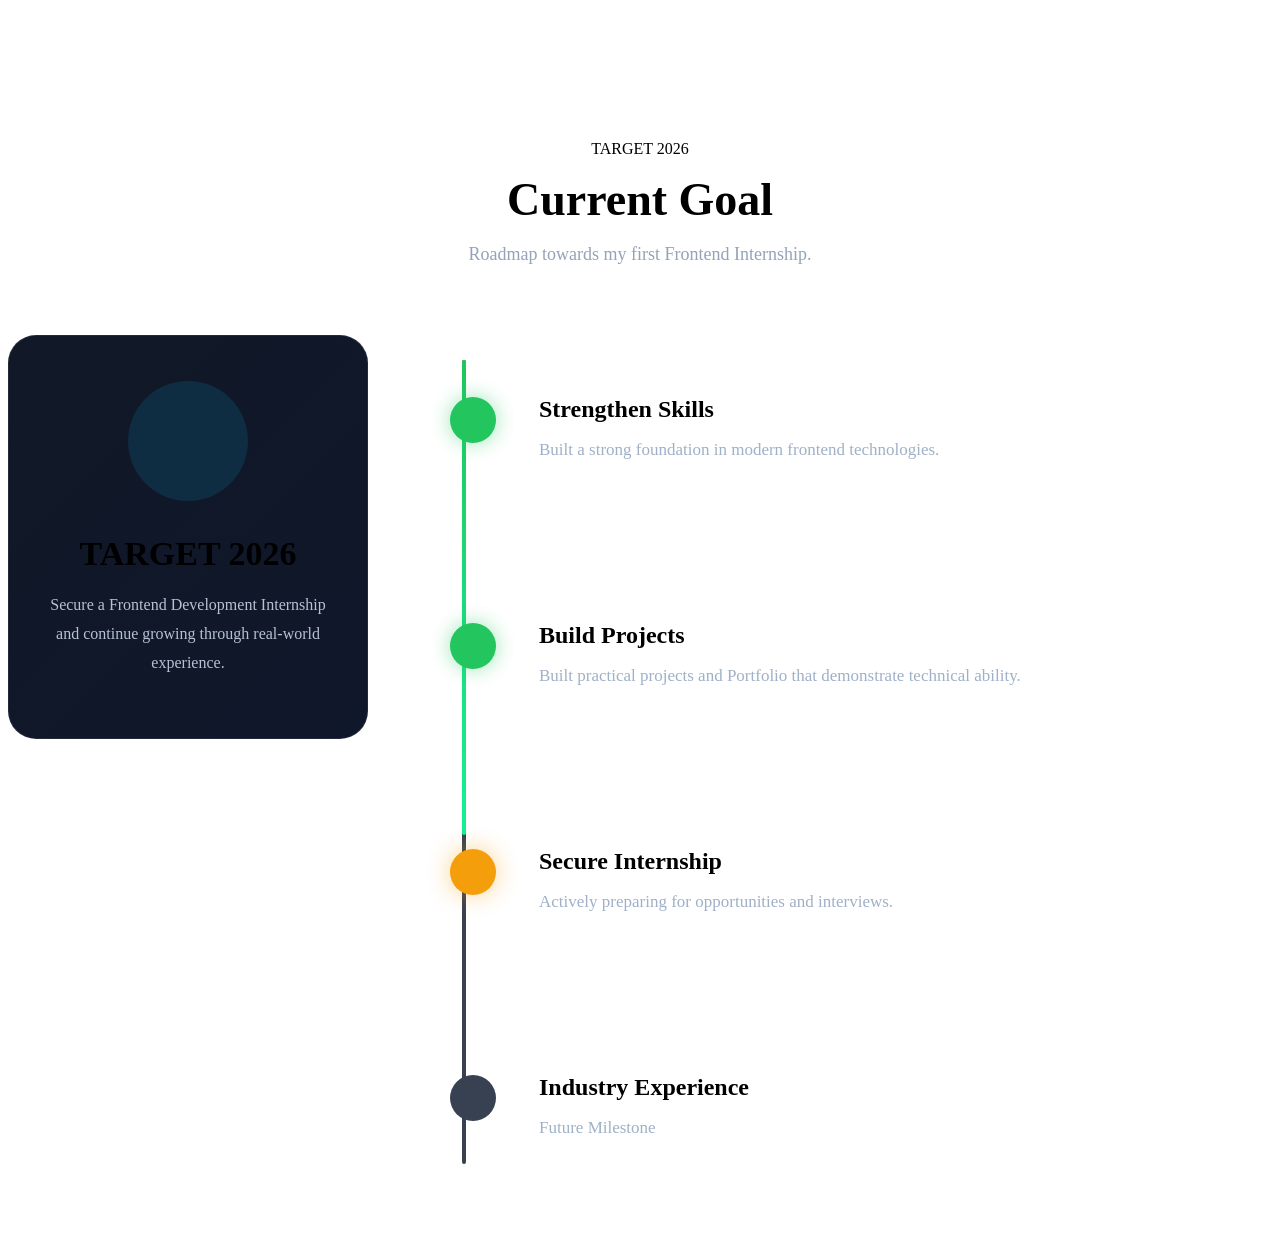
==== aoi.html @ f6f29752 "added about sectionv2" ====
<!DOCTYPE html>
<html lang="en">
<head>
    <meta charset="UTF-8">
    <meta name="viewport" content="width=device-width, initial-scale=1.0">
    <title>Document</title>
    <link rel="stylesheet" href="aoi.css">
</head>
<body>
<!--=========================================
            CURRENT GOAL
==========================================-->

<section class="goal-section">

    <div class="goal-heading">

        <span class="section-tag">TARGET 2026</span>

        <h2>Current Goal</h2>

        <p>Roadmap towards my first Frontend Internship.</p>

    </div>

    <div class="goal-container">

        <!-- LEFT -->

        <div class="goal-left">

            <div class="target-box">

                <div class="target-icon">

                    <i class="fa-solid fa-bullseye"></i>

                </div>

                <h3>TARGET 2026</h3>

                <p>Secure a Frontend Development Internship and continue growing through real-world experience.</p>

            </div>

        </div>

        <!-- RIGHT -->

        <div class="goal-right">

            <div class="goal-timeline">

                <!-- Step 1 -->

                <div class="goal-step completed">

                    <div class="goal-dot">

                        <i class="fa-solid fa-check"></i>

                    </div>

                    <div class="goal-card">

                        <h4>Strengthen Skills</h4>

                        <p>Built a strong foundation in modern frontend technologies.</p>

                    </div>

                </div>

                <!-- Step 2 -->

                <div class="goal-step completed">

                    <div class="goal-dot">

                        <i class="fa-solid fa-check"></i>

                    </div>

                    <div class="goal-card">

                        <h4>Build Projects</h4>

                        <p>Built practical projects and Portfolio that demonstrate technical ability.</p>

                    </div>

                </div>

                <!-- Step 3 -->

                <div class="goal-step active">

                    <div class="goal-dot">

                        <i class="fa-solid fa-briefcase"></i>

                    </div>

                    <div class="goal-card">

                        <h4>Secure Internship</h4>

                        <p>Actively preparing for opportunities and interviews.</p>

                    </div>

                </div>

                <!-- Step 4 -->

                <div class="goal-step">

                    <div class="goal-dot">

                        <i class="fa-regular fa-circle"></i>

                    </div>

                    <div class="goal-card">

                        <h4>Industry Experience</h4>

                        <p>Future Milestone</p>

                    </div>

                </div>

            </div>

        </div>

    </div>

</section>
</body>
</html>
---- aoi.css ----
/*==================================================
CURRENT GOAL
==================================================*/

.goal-section{

    margin-top:140px;

}

.goal-heading{

    text-align:center;

    margin-bottom:70px;

}

.goal-heading h2{

    font-size:46px;

    margin:15px 0;

}

.goal-heading p{

    color:#94a3b8;

    font-size:18px;

}

/*==================================================
LAYOUT
==================================================*/

.goal-container{

    display:grid;

    grid-template-columns:360px 1fr;

    gap:70px;

    align-items:flex-start;

}

/*==================================================
TARGET CARD
==================================================*/

.target-box{

    position:sticky;

    top:120px;

    background:linear-gradient(135deg,#111827,#0f172a);

    border:1px solid rgba(255,255,255,.08);

    border-radius:28px;

    padding:45px 35px;

    text-align:center;

    transition:.4s;

}

.target-box:hover{

    transform:translateY(-8px);

    border-color:#00C6FF;

    box-shadow:0 25px 60px rgba(0,198,255,.18);

}

.target-icon{

    width:120px;

    height:120px;

    margin:auto;

    border-radius:50%;

    display:flex;

    justify-content:center;

    align-items:center;

    font-size:58px;

    color:#00C6FF;

    background:rgba(0,198,255,.12);

    margin-bottom:30px;

    animation:targetPulse 2s infinite;

}

.target-box h3{

    font-size:34px;

    margin-bottom:18px;

}

.target-box p{

    color:#b6c2d3;

    line-height:1.8;

}

/*==================================================
TIMELINE
==================================================*/

.goal-timeline{

    position:relative;

    padding-left:70px;

}

.goal-timeline::before{

    content:"";

    position:absolute;

    left:24px;

    top:25px;

    width:4px;

    height:calc(100% - 45px);

    background:#374151;

    border-radius:30px;

}

/* GREEN PROGRESS */

.goal-timeline::after{

    content:"";

    position:absolute;

    left:24px;

    top:25px;

    width:4px;

    height:56%;

    border-radius:30px;

    background:linear-gradient(#22c55e,#14F195);

    animation:progressGrow 2s ease;

}

/*==================================================
STEP
==================================================*/

.goal-step{

    position:relative;

    display:flex;

    align-items:center;

    gap:28px;

    margin-bottom:55px;

}

.goal-dot{

    position:absolute;

    left:-58px;

    width:46px;

    height:46px;

    border-radius:50%;

    display:flex;

    justify-content:center;

    align-items:center;

    font-size:18px;

    z-index:2;

}

/*==================================================
STATUS
==================================================*/

.completed .goal-dot{

    background:#22c55e;

    color:#fff;

    box-shadow:0 0 20px rgba(34,197,94,.45);

}

.active .goal-dot{

    background:#f59e0b;

    color:#fff;

    animation:pulse 1.8s infinite;

    box-shadow:0 0 25px rgba(245,158,11,.45);

}

.goal-step:not(.completed):not(.active) .goal-dot{

    background:#374151;

    color:#d1d5db;

}

/*==================================================
CARD
==================================================*/

.goal-card{

    flex:1;

    padding:28px 30px;

    border-radius:22px;

    background:rgba(255,255,255,.05);

    border:1px solid rgba(255,255,255,.08);

    backdrop-filter:blur(20px);

    transition:.35s;

}

.goal-card:hover{

    transform:translateX(12px);

    border-color:#00C6FF;

    box-shadow:0 20px 45px rgba(0,198,255,.15);

}

.goal-card h4{

    font-size:24px;

    margin-bottom:8px;

}

.goal-card p{

    color:#9fb0c7;

    font-size:17px;

}

/*==================================================
ANIMATIONS
==================================================*/

@keyframes targetPulse{

    0%{

        transform:scale(1);

        box-shadow:0 0 0 rgba(0,198,255,.45);

    }

    50%{

        transform:scale(1.08);

        box-shadow:0 0 40px rgba(0,198,255,.35);

    }

    100%{

        transform:scale(1);

        box-shadow:0 0 0 rgba(0,198,255,.45);

    }

}

@keyframes progressGrow{

    from{

        height:0;

    }

    to{

        height:56%;

    }

}

@keyframes pulse{

    0%{

        transform:scale(1);

    }

    50%{

        transform:scale(1.12);

    }

    100%{

        transform:scale(1);

    }

}

/*==================================================
LIGHT MODE
==================================================*/

body.light-mode .target-box{

    background:#ffffff;

    border:1px solid #dbe4ef;

    box-shadow:0 15px 35px rgba(15,23,42,.08);

}

body.light-mode .goal-card{

    background:#ffffff;

    border:1px solid #dbe4ef;

}

body.light-mode .goal-card h4{

    color:#111827;

}

body.light-mode .goal-card p{

    color:#64748b;

}

body.light-mode .goal-timeline::before{

    background:#d1d5db;

}

/*==================================================
RESPONSIVE
==================================================*/

@media(max-width:992px){

    .goal-container{

        grid-template-columns:1fr;

    }

    .target-box{

        position:relative;

        top:0;

    }

}

@media(max-width:768px){

    .goal-heading h2{

        font-size:36px;

    }

    .goal-card{

        padding:22px;

    }

    .goal-card h4{

        font-size:20px;

    }

}
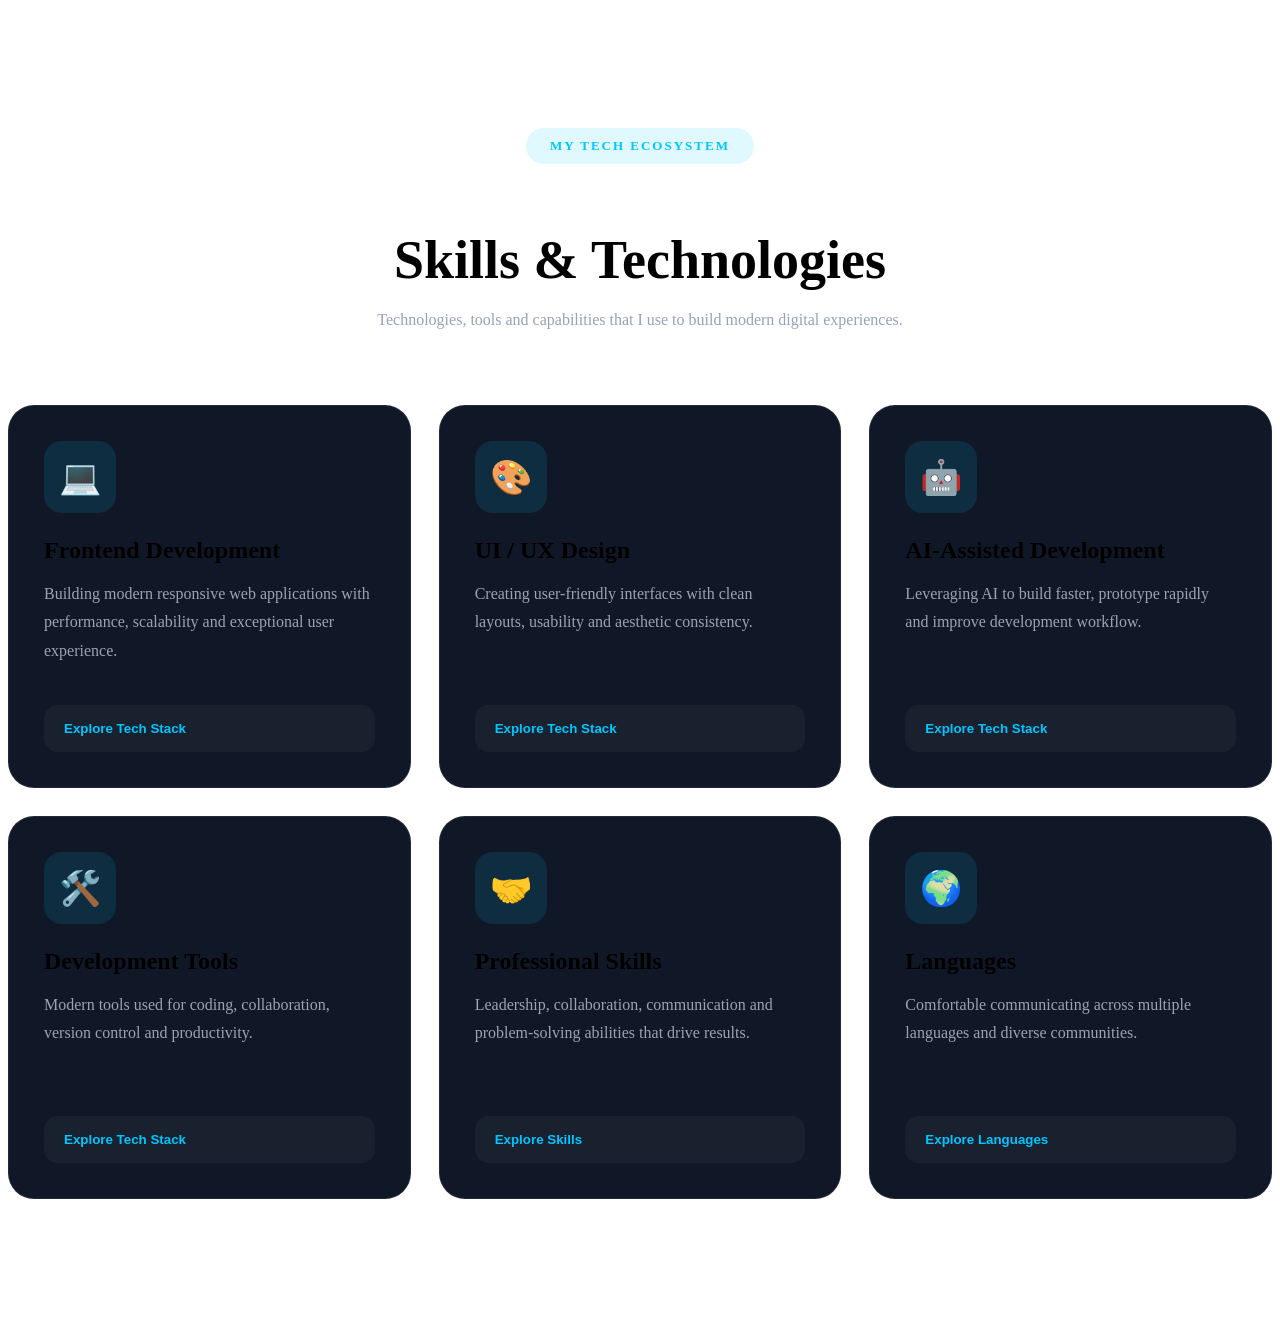
==== commit 16e8eb41: "Added Skills Section" ====
--- a/aoi.html
+++ b/aoi.html
@@ -7,137 +7,221 @@
     <link rel="stylesheet" href="aoi.css">
 </head>
 <body>
-<!--=========================================
-            CURRENT GOAL
-==========================================-->
-
-<section class="goal-section">
-
-    <div class="goal-heading">
-
-        <span class="section-tag">TARGET 2026</span>
-
-        <h2>Current Goal</h2>
-
-        <p>Roadmap towards my first Frontend Internship.</p>
+<!-- =========================================
+                SKILLS SECTION
+========================================== -->
+<!-- ==========================================
+                SKILLS SECTION
+=========================================== -->
+
+<section class="skills-section" id="skills">
+
+    <div class="skills-heading">
+
+        <span>MY TECH ECOSYSTEM</span>
+
+        <h2>Skills & Technologies</h2>
+
+        <p>
+            Technologies, tools and capabilities that I use to build modern digital experiences.
+        </p>
 
     </div>
 
-    <div class="goal-container">
-
-        <!-- LEFT -->
-
-        <div class="goal-left">
-
-            <div class="target-box">
-
-                <div class="target-icon">
-
-                    <i class="fa-solid fa-bullseye"></i>
-
-                </div>
-
-                <h3>TARGET 2026</h3>
-
-                <p>Secure a Frontend Development Internship and continue growing through real-world experience.</p>
-
+    <div class="skills-grid">
+
+        <!-- ================= FRONTEND ================= -->
+
+        <div class="skill-card"
+            data-title="Frontend Development"
+            data-icon="💻"
+            data-description="Building modern, responsive and scalable web applications with a strong focus on performance and user experience."
+            data-skills="HTML5,CSS3,JavaScript (ES6+),React.js,Tailwind CSS,Responsive Web Design">
+
+            <div class="skill-icon">💻</div>
+
+            <h3>Frontend Development</h3>
+
+            <p>
+                Building modern responsive web applications with performance,
+                scalability and exceptional user experience.
+            </p>
+
+            <button class="explore-btn">
+                Explore Tech Stack
+                <i class="fa-solid fa-arrow-right"></i>
+            </button>
+
+        </div>
+
+        <!-- ================= UI UX ================= -->
+
+        <div class="skill-card"
+            data-title="UI / UX Design"
+            data-icon="🎨"
+            data-description="Designing intuitive and visually engaging digital experiences."
+            data-skills="Figma,Wireframing,Prototyping,Design Systems,UI Design,UX Design">
+
+            <div class="skill-icon">🎨</div>
+
+            <h3>UI / UX Design</h3>
+
+            <p>
+                Creating user-friendly interfaces with clean layouts,
+                usability and aesthetic consistency.
+            </p>
+
+            <button class="explore-btn">
+                Explore Tech Stack
+                <i class="fa-solid fa-arrow-right"></i>
+            </button>
+
+        </div>
+
+        <!-- ================= AI ================= -->
+
+        <div class="skill-card"
+            data-title="AI-Assisted Development"
+            data-icon="🤖"
+            data-description="Using AI tools to accelerate software development and productivity."
+            data-skills="Vibe Coding,Prompt Crafting,AI-Assisted Development Workflow,Rapid Prototyping with AI Tools">
+
+            <div class="skill-icon">🤖</div>
+
+            <h3>AI-Assisted Development</h3>
+
+            <p>
+                Leveraging AI to build faster, prototype rapidly
+                and improve development workflow.
+            </p>
+
+            <button class="explore-btn">
+                Explore Tech Stack
+                <i class="fa-solid fa-arrow-right"></i>
+            </button>
+
+        </div>
+
+        <!-- ================= TOOLS ================= -->
+
+        <div class="skill-card"
+            data-title="Development Tools"
+            data-icon="🛠️"
+            data-description="Tools that support efficient software development."
+            data-skills="Git,GitHub,Visual Studio Code,Canva">
+
+            <div class="skill-icon">🛠️</div>
+
+            <h3>Development Tools</h3>
+
+            <p>
+                Modern tools used for coding, collaboration,
+                version control and productivity.
+            </p>
+
+            <button class="explore-btn">
+                Explore Tech Stack
+                <i class="fa-solid fa-arrow-right"></i>
+            </button>
+
+        </div>
+
+        <!-- ================= SOFT SKILLS ================= -->
+
+        <div class="skill-card"
+            data-title="Professional Skills"
+            data-icon="🤝"
+            data-description="Skills that help me work effectively with teams and projects."
+            data-skills="Leadership,Communication,Problem Solving,Critical Thinking,Teamwork,Adaptability,Time Management,Continuous Learning">
+
+            <div class="skill-icon">🤝</div>
+
+            <h3>Professional Skills</h3>
+
+            <p>
+                Leadership, collaboration, communication and
+                problem-solving abilities that drive results.
+            </p>
+
+            <button class="explore-btn">
+                Explore Skills
+                <i class="fa-solid fa-arrow-right"></i>
+            </button>
+
+        </div>
+
+        <!-- ================= LANGUAGES ================= -->
+
+        <div class="skill-card"
+            data-title="Languages"
+            data-icon="🌍"
+            data-description="Languages I use to communicate with people from diverse backgrounds."
+            data-skills="English,Kannada,Telugu,Tamil,Hindi,Marathi">
+
+            <div class="skill-icon">🌍</div>
+
+            <h3>Languages</h3>
+
+            <p>
+                Comfortable communicating across multiple
+                languages and diverse communities.
+            </p>
+
+            <button class="explore-btn">
+                Explore Languages
+                <i class="fa-solid fa-arrow-right"></i>
+            </button>
+
+        </div>
+
+    </div>
+
+</section>
+
+<!-- ==========================================
+            SKILL MODAL
+=========================================== -->
+
+<div class="skill-modal-overlay">
+
+    <div class="skill-modal">
+
+        <button class="close-modal">
+
+            <i class="fa-solid fa-xmark"></i>
+
+        </button>
+
+        <div class="modal-header">
+
+            <div class="modal-icon" id="modalIcon">
+                💻
             </div>
 
-        </div>
-
-        <!-- RIGHT -->
-
-        <div class="goal-right">
-
-            <div class="goal-timeline">
-
-                <!-- Step 1 -->
-
-                <div class="goal-step completed">
-
-                    <div class="goal-dot">
-
-                        <i class="fa-solid fa-check"></i>
-
-                    </div>
-
-                    <div class="goal-card">
-
-                        <h4>Strengthen Skills</h4>
-
-                        <p>Built a strong foundation in modern frontend technologies.</p>
-
-                    </div>
-
-                </div>
-
-                <!-- Step 2 -->
-
-                <div class="goal-step completed">
-
-                    <div class="goal-dot">
-
-                        <i class="fa-solid fa-check"></i>
-
-                    </div>
-
-                    <div class="goal-card">
-
-                        <h4>Build Projects</h4>
-
-                        <p>Built practical projects and Portfolio that demonstrate technical ability.</p>
-
-                    </div>
-
-                </div>
-
-                <!-- Step 3 -->
-
-                <div class="goal-step active">
-
-                    <div class="goal-dot">
-
-                        <i class="fa-solid fa-briefcase"></i>
-
-                    </div>
-
-                    <div class="goal-card">
-
-                        <h4>Secure Internship</h4>
-
-                        <p>Actively preparing for opportunities and interviews.</p>
-
-                    </div>
-
-                </div>
-
-                <!-- Step 4 -->
-
-                <div class="goal-step">
-
-                    <div class="goal-dot">
-
-                        <i class="fa-regular fa-circle"></i>
-
-                    </div>
-
-                    <div class="goal-card">
-
-                        <h4>Industry Experience</h4>
-
-                        <p>Future Milestone</p>
-
-                    </div>
-
-                </div>
+            <div>
+
+                <h2 id="modalTitle">
+                    Frontend Development
+                </h2>
+
+                <p id="modalDescription">
+                    Building modern responsive web applications.
+                </p>
 
             </div>
 
         </div>
 
+        <div id="modalSkills" class="modal-skills">
+
+            <!-- Filled automatically using JavaScript -->
+
+        </div>
+
     </div>
 
-</section>
+</div>
+<script src="aoi.js"></script>
 </body>
 </html>
 
--- a/aoi.css
+++ b/aoi.css
@@ -1,461 +1,542 @@
 /*==================================================
-CURRENT GOAL
-==================================================*/
-
-.goal-section{
-
-    margin-top:140px;
-
-}
-
-.goal-heading{
-
+                SKILLS SECTION
+==================================================*/
+
+.skills-section{
+    padding:120px 0;
+    position:relative;
+}
+
+.skills-heading{
     text-align:center;
-
     margin-bottom:70px;
-
-}
-
-.goal-heading h2{
-
-    font-size:46px;
-
-    margin:15px 0;
-
-}
-
-.goal-heading p{
-
-    color:#94a3b8;
+}
+
+.skills-heading span{
+    display:inline-block;
+    padding:10px 24px;
+    background:rgba(0,198,255,.12);
+    color:#00C6FF;
+    border-radius:40px;
+    font-size:13px;
+    font-weight:700;
+    letter-spacing:2px;
+    text-transform:uppercase;
+    margin-bottom:20px;
+}
+
+.skills-heading h2{
+    font-size:54px;
+    margin-bottom:15px;
+}
+
+.skills-heading p{
+    max-width:700px;
+    margin:auto;
+    color:#94A3B8;
+    line-height:1.8;
+}
+
+/*==================================================
+                GRID
+==================================================*/
+
+.skills-grid{
+
+    display:grid;
+
+    grid-template-columns:repeat(3,1fr);
+
+    gap:28px;
+
+}
+
+/*==================================================
+                CARD
+==================================================*/
+
+.skill-card{
+
+    position:relative;
+
+    padding:35px;
+
+    border-radius:26px;
+
+    background:#101827;
+
+    border:1px solid rgba(255,255,255,.08);
+
+    overflow:hidden;
+
+    transition:.4s;
+
+    cursor:pointer;
+
+}
+
+.skill-card:hover{
+
+    transform:translateY(-10px);
+
+    border-color:#00C6FF;
+
+    box-shadow:0 25px 55px rgba(0,198,255,.18);
+
+}
+
+/*==================================================
+                GLOW
+==================================================*/
+
+.skill-card::before{
+
+    content:"";
+
+    position:absolute;
+
+    width:260px;
+
+    height:260px;
+
+    right:-140px;
+
+    top:-140px;
+
+    border-radius:50%;
+
+    background:rgba(0,198,255,.08);
+
+    filter:blur(60px);
+
+    opacity:0;
+
+    transition:.5s;
+
+}
+
+.skill-card:hover::before{
+
+    opacity:1;
+
+    transform:scale(1.5);
+
+}
+
+/*==================================================
+                ICON
+==================================================*/
+
+.skill-icon{
+
+    width:72px;
+
+    height:72px;
+
+    border-radius:18px;
+
+    display:flex;
+
+    align-items:center;
+
+    justify-content:center;
+
+    font-size:34px;
+
+    background:rgba(0,198,255,.12);
+
+    margin-bottom:22px;
+
+    transition:.4s;
+
+}
+
+.skill-card:hover .skill-icon{
+
+    background:#00C6FF;
+
+    transform:rotate(-8deg) scale(1.08);
+
+}
+
+/*==================================================
+                TEXT
+==================================================*/
+
+.skill-card h3{
+
+    font-size:24px;
+
+    margin-bottom:12px;
+
+    transition:.3s;
+
+}
+
+.skill-card:hover h3{
+
+    color:#00C6FF;
+
+}
+
+.skill-card p{
+
+    color:#9CA3AF;
+
+    line-height:1.8;
+
+    margin-bottom:35px;
+
+    min-height:90px;
+
+}
+
+/*==================================================
+            BUTTON
+==================================================*/
+
+.explore-btn{
+
+    display:flex;
+
+    align-items:center;
+
+    justify-content:space-between;
+
+    width:100%;
+
+    padding:16px 20px;
+
+    border:none;
+
+    border-radius:14px;
+
+    background:rgba(255,255,255,.04);
+
+    color:#00C6FF;
+
+    cursor:pointer;
+
+    font-weight:600;
+
+    transition:.35s;
+
+}
+
+.explore-btn:hover{
+
+    background:#00C6FF;
+
+    color:#fff;
+
+}
+
+.explore-btn i{
+
+    transition:.35s;
+
+}
+
+.explore-btn:hover i{
+
+    transform:translateX(8px);
+
+}
+
+/*==================================================
+            MODAL OVERLAY
+==================================================*/
+
+.skill-modal-overlay{
+
+    position:fixed;
+
+    inset:0;
+
+    background:rgba(0,0,0,.55);
+
+    backdrop-filter:blur(14px);
+
+    display:flex;
+
+    align-items:center;
+
+    justify-content:center;
+
+    opacity:0;
+
+    visibility:hidden;
+
+    transition:.35s;
+
+    z-index:9999;
+
+}
+
+.skill-modal-overlay.active{
+
+    opacity:1;
+
+    visibility:visible;
+
+}
+/*==================================================
+                MODAL
+==================================================*/
+
+.skill-modal{
+
+    width:650px;
+
+    max-width:92%;
+
+    background:rgba(15,23,42,.95);
+
+    backdrop-filter:blur(30px);
+
+    border:1px solid rgba(255,255,255,.08);
+
+    border-radius:30px;
+
+    padding:45px;
+
+    position:relative;
+
+    transform:scale(.8) translateY(40px);
+
+    transition:.4s;
+
+    box-shadow:0 35px 90px rgba(0,0,0,.45);
+
+}
+
+.skill-modal-overlay.active .skill-modal{
+
+    transform:scale(1) translateY(0);
+
+}
+
+/*======================================*/
+
+.close-modal{
+
+    position:absolute;
+
+    top:22px;
+
+    right:22px;
+
+    width:46px;
+
+    height:46px;
+
+    border:none;
+
+    border-radius:50%;
+
+    background:rgba(255,255,255,.05);
+
+    color:#fff;
+
+    cursor:pointer;
 
     font-size:18px;
 
-}
-
-/*==================================================
-LAYOUT
-==================================================*/
-
-.goal-container{
-
-    display:grid;
-
-    grid-template-columns:360px 1fr;
-
-    gap:70px;
-
-    align-items:flex-start;
-
-}
-
-/*==================================================
-TARGET CARD
-==================================================*/
-
-.target-box{
-
-    position:sticky;
-
-    top:120px;
-
-    background:linear-gradient(135deg,#111827,#0f172a);
+    transition:.35s;
+
+}
+
+.close-modal:hover{
+
+    background:#00C6FF;
+
+    transform:rotate(90deg);
+
+}
+
+/*======================================*/
+
+.modal-header{
+
+    display:flex;
+
+    align-items:center;
+
+    gap:25px;
+
+    margin-bottom:40px;
+
+}
+
+.modal-icon{
+
+    width:90px;
+
+    height:90px;
+
+    border-radius:22px;
+
+    display:flex;
+
+    align-items:center;
+
+    justify-content:center;
+
+    font-size:45px;
+
+    background:rgba(0,198,255,.12);
+
+    color:#fff;
+
+}
+
+/*======================================*/
+
+#modalTitle{
+
+    font-size:36px;
+
+    margin-bottom:12px;
+
+}
+
+#modalDescription{
+
+    color:#9CA3AF;
+
+    line-height:1.8;
+
+}
+
+/*======================================*/
+
+.modal-skills{
+
+    display:flex;
+
+    flex-wrap:wrap;
+
+    gap:18px;
+
+}
+
+/*======================================*/
+
+.modal-skills span{
+
+    padding:14px 22px;
+
+    border-radius:50px;
+
+    background:rgba(255,255,255,.05);
 
     border:1px solid rgba(255,255,255,.08);
 
-    border-radius:28px;
-
-    padding:45px 35px;
-
-    text-align:center;
-
-    transition:.4s;
-
-}
-
-.target-box:hover{
-
-    transform:translateY(-8px);
-
-    border-color:#00C6FF;
-
-    box-shadow:0 25px 60px rgba(0,198,255,.18);
-
-}
-
-.target-icon{
-
-    width:120px;
-
-    height:120px;
-
-    margin:auto;
-
-    border-radius:50%;
-
-    display:flex;
-
-    justify-content:center;
-
-    align-items:center;
-
-    font-size:58px;
-
-    color:#00C6FF;
-
-    background:rgba(0,198,255,.12);
-
-    margin-bottom:30px;
-
-    animation:targetPulse 2s infinite;
-
-}
-
-.target-box h3{
-
-    font-size:34px;
-
-    margin-bottom:18px;
-
-}
-
-.target-box p{
-
-    color:#b6c2d3;
-
-    line-height:1.8;
-
-}
-
-/*==================================================
-TIMELINE
-==================================================*/
-
-.goal-timeline{
-
-    position:relative;
-
-    padding-left:70px;
-
-}
-
-.goal-timeline::before{
-
-    content:"";
-
-    position:absolute;
-
-    left:24px;
-
-    top:25px;
-
-    width:4px;
-
-    height:calc(100% - 45px);
-
-    background:#374151;
-
-    border-radius:30px;
-
-}
-
-/* GREEN PROGRESS */
-
-.goal-timeline::after{
-
-    content:"";
-
-    position:absolute;
-
-    left:24px;
-
-    top:25px;
-
-    width:4px;
-
-    height:56%;
-
-    border-radius:30px;
-
-    background:linear-gradient(#22c55e,#14F195);
-
-    animation:progressGrow 2s ease;
-
-}
-
-/*==================================================
-STEP
-==================================================*/
-
-.goal-step{
-
-    position:relative;
-
-    display:flex;
-
-    align-items:center;
-
-    gap:28px;
-
-    margin-bottom:55px;
-
-}
-
-.goal-dot{
-
-    position:absolute;
-
-    left:-58px;
-
-    width:46px;
-
-    height:46px;
-
-    border-radius:50%;
-
-    display:flex;
-
-    justify-content:center;
-
-    align-items:center;
-
-    font-size:18px;
-
-    z-index:2;
-
-}
-
-/*==================================================
-STATUS
-==================================================*/
-
-.completed .goal-dot{
-
-    background:#22c55e;
-
     color:#fff;
 
-    box-shadow:0 0 20px rgba(34,197,94,.45);
-
-}
-
-.active .goal-dot{
-
-    background:#f59e0b;
-
-    color:#fff;
-
-    animation:pulse 1.8s infinite;
-
-    box-shadow:0 0 25px rgba(245,158,11,.45);
-
-}
-
-.goal-step:not(.completed):not(.active) .goal-dot{
-
-    background:#374151;
-
-    color:#d1d5db;
-
-}
-
-/*==================================================
-CARD
-==================================================*/
-
-.goal-card{
-
-    flex:1;
-
-    padding:28px 30px;
-
-    border-radius:22px;
-
-    background:rgba(255,255,255,.05);
-
-    border:1px solid rgba(255,255,255,.08);
-
-    backdrop-filter:blur(20px);
+    font-weight:600;
+
+    cursor:pointer;
+
+    transform:translateY(20px);
+
+    opacity:0;
+
+    animation:chipAppear .45s forwards;
 
     transition:.35s;
 
 }
 
-.goal-card:hover{
-
-    transform:translateX(12px);
-
-    border-color:#00C6FF;
-
-    box-shadow:0 20px 45px rgba(0,198,255,.15);
-
-}
-
-.goal-card h4{
-
-    font-size:24px;
-
-    margin-bottom:8px;
-
-}
-
-.goal-card p{
-
-    color:#9fb0c7;
-
-    font-size:17px;
-
-}
-
-/*==================================================
-ANIMATIONS
-==================================================*/
-
-@keyframes targetPulse{
-
-    0%{
-
-        transform:scale(1);
-
-        box-shadow:0 0 0 rgba(0,198,255,.45);
-
-    }
-
-    50%{
-
-        transform:scale(1.08);
-
-        box-shadow:0 0 40px rgba(0,198,255,.35);
-
-    }
-
-    100%{
-
-        transform:scale(1);
-
-        box-shadow:0 0 0 rgba(0,198,255,.45);
-
-    }
-
-}
-
-@keyframes progressGrow{
-
-    from{
-
-        height:0;
-
-    }
-
-    to{
-
-        height:56%;
-
-    }
-
-}
-
-@keyframes pulse{
-
-    0%{
-
-        transform:scale(1);
-
-    }
-
-    50%{
-
-        transform:scale(1.12);
-
-    }
-
-    100%{
-
-        transform:scale(1);
-
-    }
-
-}
-
-/*==================================================
-LIGHT MODE
-==================================================*/
-
-body.light-mode .target-box{
-
-    background:#ffffff;
-
-    border:1px solid #dbe4ef;
-
-    box-shadow:0 15px 35px rgba(15,23,42,.08);
-
-}
-
-body.light-mode .goal-card{
-
-    background:#ffffff;
-
-    border:1px solid #dbe4ef;
-
-}
-
-body.light-mode .goal-card h4{
-
-    color:#111827;
-
-}
-
-body.light-mode .goal-card p{
-
-    color:#64748b;
-
-}
-
-body.light-mode .goal-timeline::before{
-
-    background:#d1d5db;
-
-}
-
-/*==================================================
-RESPONSIVE
-==================================================*/
-
-@media(max-width:992px){
-
-    .goal-container{
-
-        grid-template-columns:1fr;
-
-    }
-
-    .target-box{
-
-        position:relative;
-
-        top:0;
-
-    }
-
-}
+.modal-skills span:hover{
+
+    background:#00C6FF;
+
+    transform:translateY(-5px);
+
+    box-shadow:0 15px 35px rgba(0,198,255,.35);
+
+}
+
+/*======================================*/
+
+.modal-skills span:nth-child(1){animation-delay:.05s;}
+.modal-skills span:nth-child(2){animation-delay:.10s;}
+.modal-skills span:nth-child(3){animation-delay:.15s;}
+.modal-skills span:nth-child(4){animation-delay:.20s;}
+.modal-skills span:nth-child(5){animation-delay:.25s;}
+.modal-skills span:nth-child(6){animation-delay:.30s;}
+.modal-skills span:nth-child(7){animation-delay:.35s;}
+.modal-skills span:nth-child(8){animation-delay:.40s;}
+
+/*======================================*/
+
+@keyframes chipAppear{
+
+from{
+
+opacity:0;
+
+transform:translateY(20px);
+
+}
+
+to{
+
+opacity:1;
+
+transform:translateY(0);
+
+}
+
+}
+
+/*======================================*/
+
+body.modal-open{
+
+overflow:hidden;
+
+}
+
+/*======================================*/
 
 @media(max-width:768px){
 
-    .goal-heading h2{
-
-        font-size:36px;
-
-    }
-
-    .goal-card{
-
-        padding:22px;
-
-    }
-
-    .goal-card h4{
-
-        font-size:20px;
-
-    }
+.skills-grid{
+
+grid-template-columns:1fr;
+
+}
+
+.skill-modal{
+
+padding:30px;
+
+}
+
+.modal-header{
+
+flex-direction:column;
+
+text-align:center;
+
+}
+
+.modal-icon{
+
+width:80px;
+
+height:80px;
+
+font-size:38px;
+
+}
+
+#modalTitle{
+
+font-size:28px;
+
+}
 
 }
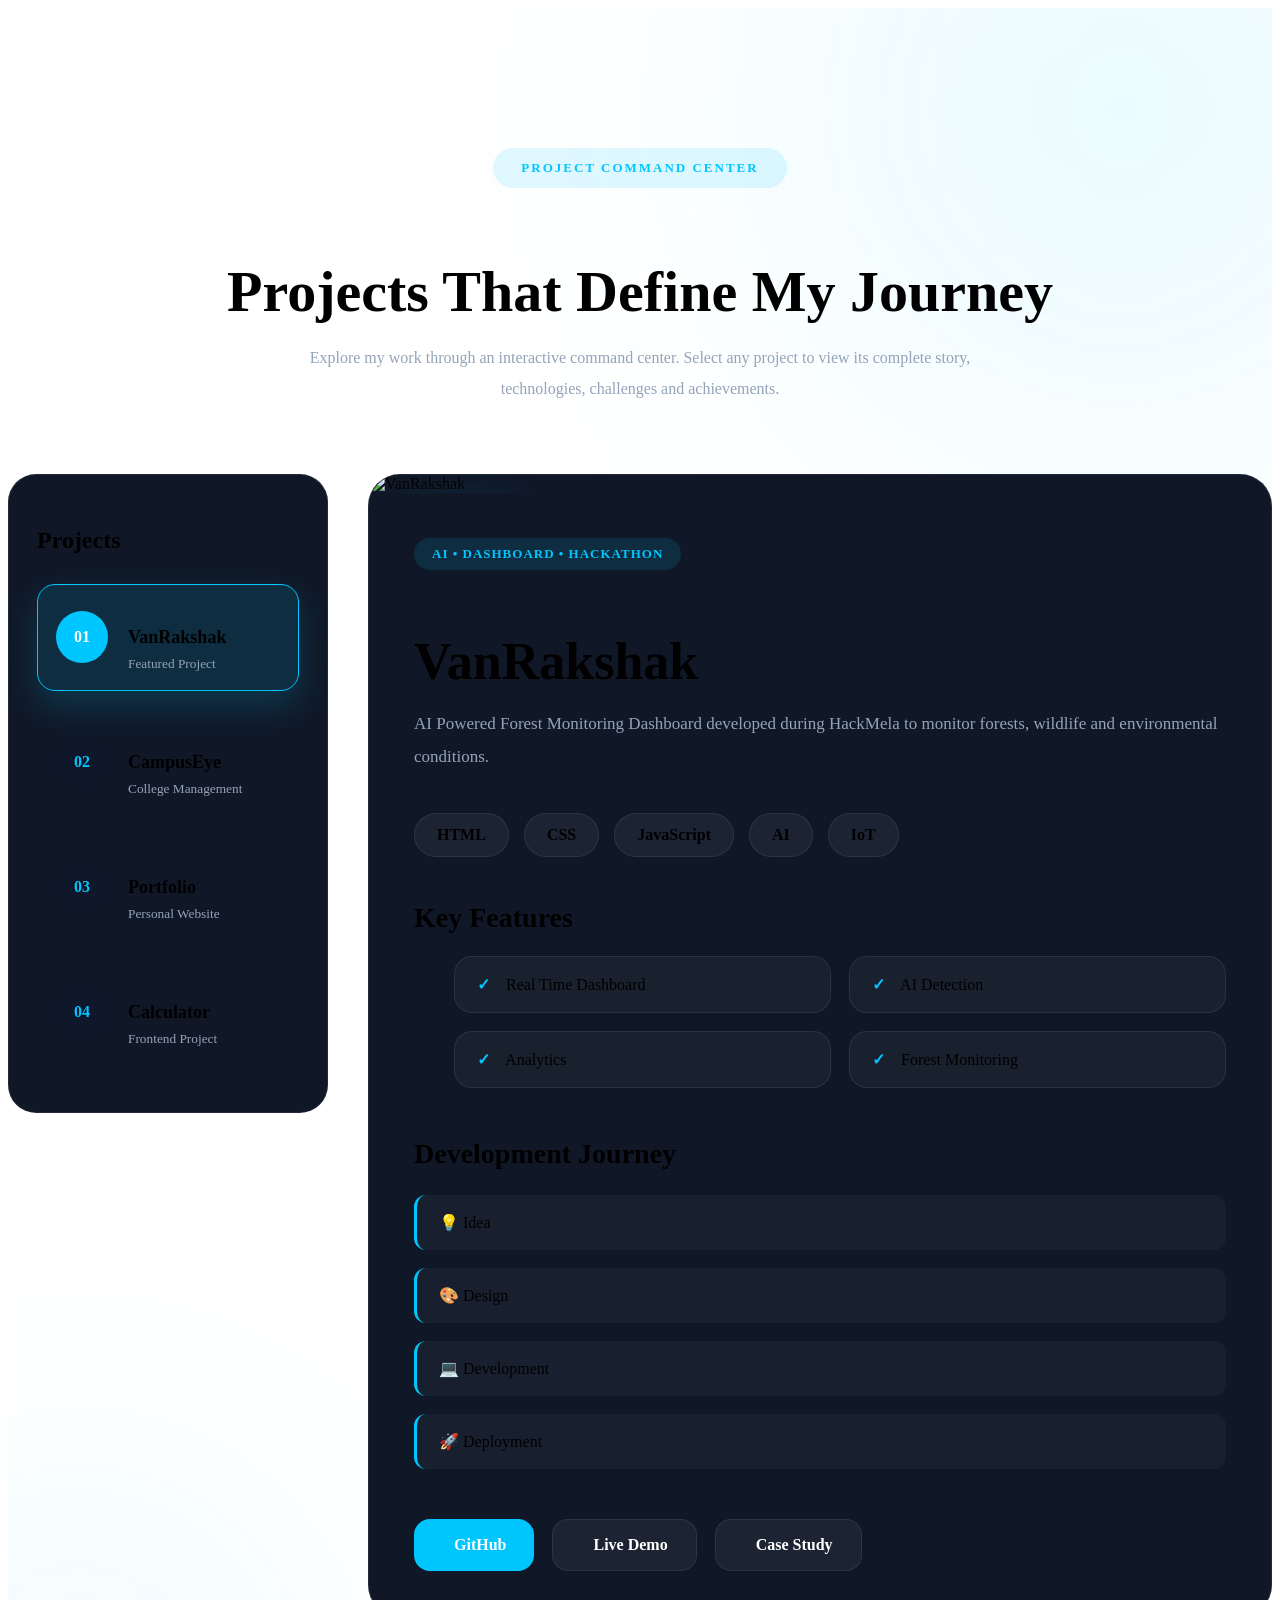
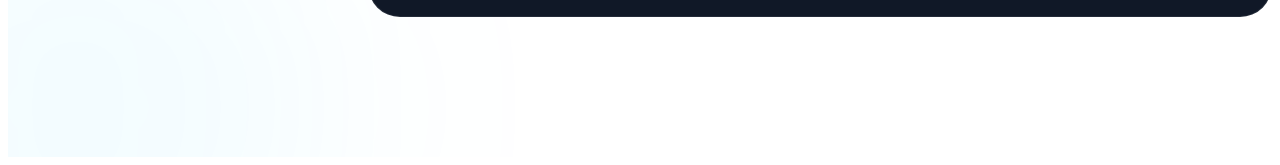
==== commit e59dc8cb: "Added project section" ====
--- a/aoi.html
+++ b/aoi.html
@@ -7,220 +7,169 @@
     <link rel="stylesheet" href="aoi.css">
 </head>
 <body>
-<!-- =========================================
-                SKILLS SECTION
-========================================== -->
-<!-- ==========================================
-                SKILLS SECTION
-=========================================== -->
-
-<section class="skills-section" id="skills">
-
-    <div class="skills-heading">
-
-        <span>MY TECH ECOSYSTEM</span>
-
-        <h2>Skills & Technologies</h2>
-
+<!-- ======================================================
+                    PROJECT COMMAND CENTER
+======================================================= -->
+<section class="projects-section" id="projects">
+    <div class="projects-header">
+        <span>PROJECT COMMAND CENTER</span>
+        <h2>Projects That Define My Journey</h2>
         <p>
-            Technologies, tools and capabilities that I use to build modern digital experiences.
+            Explore my work through an interactive command center.
+            Select any project to view its complete story, technologies,
+            challenges and achievements.
         </p>
-
     </div>
-
-    <div class="skills-grid">
-
-        <!-- ================= FRONTEND ================= -->
-
-        <div class="skill-card"
-            data-title="Frontend Development"
-            data-icon="💻"
-            data-description="Building modern, responsive and scalable web applications with a strong focus on performance and user experience."
-            data-skills="HTML5,CSS3,JavaScript (ES6+),React.js,Tailwind CSS,Responsive Web Design">
-
-            <div class="skill-icon">💻</div>
-
-            <h3>Frontend Development</h3>
-
-            <p>
-                Building modern responsive web applications with performance,
-                scalability and exceptional user experience.
-            </p>
-
-            <button class="explore-btn">
-                Explore Tech Stack
-                <i class="fa-solid fa-arrow-right"></i>
-            </button>
-
+    <div class="command-center">
+        <!-- ==========================================
+                    LEFT PANEL
+        ========================================== -->
+        <div class="project-sidebar">
+            <h3>Projects</h3>
+            <div class="project-item active"
+                data-project="vanrakshak">
+                <span class="project-number">
+                    01
+                </span>
+                <div>
+                    <h4>VanRakshak</h4>
+                    <small>Featured Project</small>
+                </div>
+            </div>
+            <div class="project-item"
+                data-project="campuseye">
+                <span class="project-number">
+                    02
+                </span>
+                <div>
+                    <h4>CampusEye</h4>
+                    <small>College Management</small>
+                </div>
+            </div>
+            <div class="project-item"
+                data-project="portfolio">
+                <span class="project-number">
+                    03
+                </span>
+                <div>
+                    <h4>Portfolio</h4>
+                    <small>Personal Website</small>
+                </div>
+            </div>
+            <div class="project-item"
+                data-project="calculator">
+                <span class="project-number">
+                    04
+                </span>
+                <div>
+                    <h4>Calculator</h4>
+                    <small>Frontend Project</small>
+                </div>
+            </div>
         </div>
-
-        <!-- ================= UI UX ================= -->
-
-        <div class="skill-card"
-            data-title="UI / UX Design"
-            data-icon="🎨"
-            data-description="Designing intuitive and visually engaging digital experiences."
-            data-skills="Figma,Wireframing,Prototyping,Design Systems,UI Design,UX Design">
-
-            <div class="skill-icon">🎨</div>
-
-            <h3>UI / UX Design</h3>
-
-            <p>
-                Creating user-friendly interfaces with clean layouts,
-                usability and aesthetic consistency.
-            </p>
-
-            <button class="explore-btn">
-                Explore Tech Stack
-                <i class="fa-solid fa-arrow-right"></i>
-            </button>
-
+        <!-- ==========================================
+                    RIGHT PANEL
+        ========================================== -->
+        <div class="project-viewer">
+            <!-- IMAGE -->
+            <div class="viewer-image">
+                <img
+                    id="projectImage"
+                    src="images/vanrakshak.png"
+                    alt="VanRakshak">
+                <div class="featured-tag">
+                    🏆 Featured
+                </div>
+            </div>
+            <!-- CONTENT -->
+            <div class="viewer-content">
+                <span id="projectCategory">
+                    AI • Dashboard • Hackathon
+                </span>
+                <h2 id="projectTitle">
+                    VanRakshak
+                </h2>
+                <p id="projectDescription">
+                    AI Powered Forest Monitoring Dashboard
+                    developed during HackMela to monitor forests,
+                    wildlife and environmental conditions.
+                </p>
+                <!-- TECH -->
+                <div
+                    id="projectTech"
+                    class="tech-stack">
+                    <span>HTML</span>
+                    <span>CSS</span>
+                    <span>JavaScript</span>
+                    <span>AI</span>
+                    <span>IoT</span>
+                </div>
+                <!-- FEATURES -->
+                <div class="project-features">
+                    <h3>
+                        Key Features
+                    </h3>
+                    <ul id="featureList">
+                        <li>
+                            Real Time Dashboard
+                        </li>
+                        <li>
+                            AI Detection
+                        </li>
+                        <li>
+                            Analytics
+                        </li>
+                        <li>
+                            Forest Monitoring
+                        </li>
+                    </ul>
+                </div>
+                <!-- TIMELINE -->
+                <div class="project-timeline">
+                    <h3>
+                        Development Journey
+                    </h3>
+                    <div class="timeline-item">
+                        💡 Idea
+                    </div>
+                    <div class="timeline-item">
+                        🎨 Design
+                    </div>
+                    <div class="timeline-item">
+                        💻 Development
+                    </div>
+                    <div class="timeline-item">
+                        🚀 Deployment
+                    </div>
+                </div>
+                <!-- BUTTONS -->
+                <div class="project-buttons">
+                    <a
+                        id="githubBtn"
+                        href="#"
+                        class="primary-btn">
+                        <i class="fa-brands fa-github"></i>
+                        GitHub
+                    </a>
+                    <a
+                        id="liveBtn"
+                        href="#"
+                        class="secondary-btn">
+                        <i class="fa-solid fa-arrow-up-right-from-square"></i>
+                        Live Demo
+                    </a>
+                    <a
+                        id="caseBtn"
+                        href="#"
+                        class="secondary-btn">
+                        <i class="fa-solid fa-book-open"></i>
+                        Case Study
+                    </a>
+                </div>
+            </div>
         </div>
-
-        <!-- ================= AI ================= -->
-
-        <div class="skill-card"
-            data-title="AI-Assisted Development"
-            data-icon="🤖"
-            data-description="Using AI tools to accelerate software development and productivity."
-            data-skills="Vibe Coding,Prompt Crafting,AI-Assisted Development Workflow,Rapid Prototyping with AI Tools">
-
-            <div class="skill-icon">🤖</div>
-
-            <h3>AI-Assisted Development</h3>
-
-            <p>
-                Leveraging AI to build faster, prototype rapidly
-                and improve development workflow.
-            </p>
-
-            <button class="explore-btn">
-                Explore Tech Stack
-                <i class="fa-solid fa-arrow-right"></i>
-            </button>
-
-        </div>
-
-        <!-- ================= TOOLS ================= -->
-
-        <div class="skill-card"
-            data-title="Development Tools"
-            data-icon="🛠️"
-            data-description="Tools that support efficient software development."
-            data-skills="Git,GitHub,Visual Studio Code,Canva">
-
-            <div class="skill-icon">🛠️</div>
-
-            <h3>Development Tools</h3>
-
-            <p>
-                Modern tools used for coding, collaboration,
-                version control and productivity.
-            </p>
-
-            <button class="explore-btn">
-                Explore Tech Stack
-                <i class="fa-solid fa-arrow-right"></i>
-            </button>
-
-        </div>
-
-        <!-- ================= SOFT SKILLS ================= -->
-
-        <div class="skill-card"
-            data-title="Professional Skills"
-            data-icon="🤝"
-            data-description="Skills that help me work effectively with teams and projects."
-            data-skills="Leadership,Communication,Problem Solving,Critical Thinking,Teamwork,Adaptability,Time Management,Continuous Learning">
-
-            <div class="skill-icon">🤝</div>
-
-            <h3>Professional Skills</h3>
-
-            <p>
-                Leadership, collaboration, communication and
-                problem-solving abilities that drive results.
-            </p>
-
-            <button class="explore-btn">
-                Explore Skills
-                <i class="fa-solid fa-arrow-right"></i>
-            </button>
-
-        </div>
-
-        <!-- ================= LANGUAGES ================= -->
-
-        <div class="skill-card"
-            data-title="Languages"
-            data-icon="🌍"
-            data-description="Languages I use to communicate with people from diverse backgrounds."
-            data-skills="English,Kannada,Telugu,Tamil,Hindi,Marathi">
-
-            <div class="skill-icon">🌍</div>
-
-            <h3>Languages</h3>
-
-            <p>
-                Comfortable communicating across multiple
-                languages and diverse communities.
-            </p>
-
-            <button class="explore-btn">
-                Explore Languages
-                <i class="fa-solid fa-arrow-right"></i>
-            </button>
-
-        </div>
-
     </div>
-
 </section>
-
-<!-- ==========================================
-            SKILL MODAL
-=========================================== -->
-
-<div class="skill-modal-overlay">
-
-    <div class="skill-modal">
-
-        <button class="close-modal">
-
-            <i class="fa-solid fa-xmark"></i>
-
-        </button>
-
-        <div class="modal-header">
-
-            <div class="modal-icon" id="modalIcon">
-                💻
-            </div>
-
-            <div>
-
-                <h2 id="modalTitle">
-                    Frontend Development
-                </h2>
-
-                <p id="modalDescription">
-                    Building modern responsive web applications.
-                </p>
-
-            </div>
-
-        </div>
-
-        <div id="modalSkills" class="modal-skills">
-
-            <!-- Filled automatically using JavaScript -->
-
-        </div>
-
-    </div>
-
-</div>
 <script src="aoi.js"></script>
 </body>
 </html>
--- a/aoi.css
+++ b/aoi.css
@@ -1,542 +1,787 @@
 /*==================================================
-                SKILLS SECTION
-==================================================*/
-
-.skills-section{
-    padding:120px 0;
+                PROJECT COMMAND CENTER
+==================================================*/
+
+.projects-section{
+
+    padding:140px 0;
+
     position:relative;
-}
-
-.skills-heading{
+
+    overflow:hidden;
+
+}
+
+.projects-section::before{
+
+    content:"";
+
+    position:absolute;
+
+    width:700px;
+
+    height:700px;
+
+    border-radius:50%;
+
+    top:-250px;
+
+    right:-200px;
+
+    background:rgba(0,198,255,.08);
+
+    filter:blur(140px);
+
+    z-index:-1;
+
+}
+
+.projects-section::after{
+
+    content:"";
+
+    position:absolute;
+
+    width:500px;
+
+    height:500px;
+
+    border-radius:50%;
+
+    bottom:-200px;
+
+    left:-180px;
+
+    background:rgba(0,198,255,.05);
+
+    filter:blur(120px);
+
+    z-index:-1;
+
+}
+
+
+
+/*==================================================
+                HEADER
+==================================================*/
+
+.projects-header{
+
     text-align:center;
+
     margin-bottom:70px;
-}
-
-.skills-heading span{
+
+}
+
+.projects-header span{
+
     display:inline-block;
-    padding:10px 24px;
+
+    padding:12px 28px;
+
+    border-radius:40px;
+
     background:rgba(0,198,255,.12);
+
     color:#00C6FF;
+
+    font-weight:700;
+
+    letter-spacing:2px;
+
+    font-size:13px;
+
+    text-transform:uppercase;
+
+    margin-bottom:22px;
+
+}
+
+.projects-header h2{
+
+    font-size:58px;
+
+    margin-bottom:18px;
+
+}
+
+.projects-header p{
+
+    max-width:720px;
+
+    margin:auto;
+
+    color:#94A3B8;
+
+    line-height:1.9;
+
+}
+
+
+
+/*==================================================
+            COMMAND CENTER
+==================================================*/
+
+.command-center{
+
+    display:grid;
+
+    grid-template-columns:320px 1fr;
+
+    gap:40px;
+
+    align-items:start;
+
+}
+
+
+
+/*==================================================
+            SIDEBAR
+==================================================*/
+
+.project-sidebar{
+
+    background:#101827;
+
+    border:1px solid rgba(255,255,255,.08);
+
+    border-radius:28px;
+
+    padding:28px;
+
+    position:sticky;
+
+    top:100px;
+
+}
+
+.project-sidebar h3{
+
+    font-size:24px;
+
+    margin-bottom:30px;
+
+}
+
+
+
+/*==================================================
+            PROJECT ITEM
+==================================================*/
+
+.project-item{
+
+    display:flex;
+
+    align-items:center;
+
+    gap:20px;
+
+    padding:18px;
+
+    border-radius:18px;
+
+    margin-bottom:18px;
+
+    cursor:pointer;
+
+    transition:.35s;
+
+    border:1px solid transparent;
+
+    position:relative;
+
+    overflow:hidden;
+
+}
+
+.project-item::before{
+
+    content:"";
+
+    position:absolute;
+
+    inset:0;
+
+    background:linear-gradient(
+
+        90deg,
+
+        rgba(0,198,255,.12),
+
+        transparent
+
+    );
+
+    opacity:0;
+
+    transition:.35s;
+
+}
+
+.project-item:hover::before{
+
+    opacity:1;
+
+}
+
+.project-item:hover{
+
+    transform:translateX(10px);
+
+    border-color:#00C6FF;
+
+}
+
+.project-item.active{
+
+    background:rgba(0,198,255,.12);
+
+    border-color:#00C6FF;
+
+    box-shadow:0 15px 35px rgba(0,198,255,.18);
+
+}
+
+
+
+/*==================================================
+            NUMBER
+==================================================*/
+
+.project-number{
+
+    width:52px;
+
+    height:52px;
+
+    border-radius:50%;
+
+    background:#0F172A;
+
+    display:flex;
+
+    align-items:center;
+
+    justify-content:center;
+
+    color:#00C6FF;
+
+    font-weight:700;
+
+    transition:.35s;
+
+}
+
+.project-item.active .project-number{
+
+    background:#00C6FF;
+
+    color:#fff;
+
+}
+
+.project-item h4{
+
+    font-size:18px;
+
+    margin-bottom:6px;
+
+}
+
+.project-item small{
+
+    color:#94A3B8;
+
+}
+
+
+
+/*==================================================
+            VIEWER
+==================================================*/
+
+.project-viewer{
+
+    background:#101827;
+
+    border:1px solid rgba(255,255,255,.08);
+
+    border-radius:32px;
+
+    overflow:hidden;
+
+    transition:.4s;
+
+}
+
+.project-viewer:hover{
+
+    border-color:#00C6FF;
+
+    box-shadow:0 30px 70px rgba(0,198,255,.16);
+
+}
+
+
+
+/*==================================================
+            IMAGE
+==================================================*/
+
+.viewer-image{
+
+    position:relative;
+
+    overflow:hidden;
+
+}
+
+.viewer-image img{
+
+    width:100%;
+
+    display:block;
+
+    transition:.7s;
+
+}
+
+.project-viewer:hover img{
+
+    transform:scale(1.04);
+
+}
+
+
+
+/*==================================================
+            FEATURED TAG
+==================================================*/
+
+.featured-tag{
+
+    position:absolute;
+
+    top:25px;
+
+    left:25px;
+
+    padding:12px 22px;
+
+    background:#00C6FF;
+
+    color:#fff;
+
     border-radius:40px;
+
+    font-weight:700;
+
+    box-shadow:0 15px 40px rgba(0,198,255,.35);
+
+}
+/*==================================================
+            VIEWER CONTENT
+==================================================*/
+
+.viewer-content{
+
+    padding:45px;
+
+}
+
+#projectCategory{
+
+    display:inline-block;
+
+    padding:8px 18px;
+
+    background:rgba(0,198,255,.12);
+
+    color:#00C6FF;
+
+    border-radius:30px;
+
     font-size:13px;
+
     font-weight:700;
-    letter-spacing:2px;
+
+    letter-spacing:1px;
+
+    margin-bottom:20px;
+
     text-transform:uppercase;
-    margin-bottom:20px;
-}
-
-.skills-heading h2{
-    font-size:54px;
-    margin-bottom:15px;
-}
-
-.skills-heading p{
-    max-width:700px;
-    margin:auto;
+
+}
+
+#projectTitle{
+
+    font-size:52px;
+
+    margin-bottom:18px;
+
+    line-height:1.1;
+
+}
+
+#projectDescription{
+
     color:#94A3B8;
-    line-height:1.8;
-}
-
-/*==================================================
-                GRID
-==================================================*/
-
-.skills-grid{
+
+    line-height:1.9;
+
+    font-size:17px;
+
+    margin-bottom:40px;
+
+}
+
+
+
+/*==================================================
+            TECH STACK
+==================================================*/
+
+.tech-stack{
+
+    display:flex;
+
+    flex-wrap:wrap;
+
+    gap:15px;
+
+    margin-bottom:45px;
+
+}
+
+.tech-stack span{
+
+    padding:12px 22px;
+
+    border-radius:40px;
+
+    background:rgba(255,255,255,.05);
+
+    border:1px solid rgba(255,255,255,.08);
+
+    font-weight:600;
+
+    transition:.35s;
+
+    cursor:pointer;
+
+}
+
+.tech-stack span:hover{
+
+    background:#00C6FF;
+
+    border-color:#00C6FF;
+
+    transform:translateY(-6px);
+
+    box-shadow:0 15px 35px rgba(0,198,255,.30);
+
+}
+
+
+
+/*==================================================
+            FEATURES
+==================================================*/
+
+.project-features{
+
+    margin-bottom:50px;
+
+}
+
+.project-features h3{
+
+    font-size:28px;
+
+    margin-bottom:22px;
+
+}
+
+.project-features ul{
+
+    list-style:none;
 
     display:grid;
 
-    grid-template-columns:repeat(3,1fr);
-
-    gap:28px;
-
-}
-
-/*==================================================
-                CARD
-==================================================*/
-
-.skill-card{
+    grid-template-columns:repeat(2,1fr);
+
+    gap:18px;
+
+}
+
+.project-features li{
+
+    background:rgba(255,255,255,.04);
+
+    border:1px solid rgba(255,255,255,.08);
+
+    padding:18px 22px;
+
+    border-radius:18px;
+
+    transition:.35s;
 
     position:relative;
 
-    padding:35px;
-
-    border-radius:26px;
-
-    background:#101827;
+    overflow:hidden;
+
+}
+
+.project-features li::before{
+
+    content:"✓";
+
+    color:#00C6FF;
+
+    margin-right:12px;
+
+    font-weight:bold;
+
+}
+
+.project-features li:hover{
+
+    transform:translateX(8px);
+
+    border-color:#00C6FF;
+
+}
+
+
+
+/*==================================================
+            TIMELINE
+==================================================*/
+
+.project-timeline{
+
+    margin-bottom:50px;
+
+}
+
+.project-timeline h3{
+
+    font-size:28px;
+
+    margin-bottom:25px;
+
+}
+
+.timeline-item{
+
+    display:flex;
+
+    align-items:center;
+
+    gap:18px;
+
+    margin-bottom:18px;
+
+    padding:18px 22px;
+
+    border-left:3px solid #00C6FF;
+
+    background:rgba(255,255,255,.03);
+
+    border-radius:12px;
+
+    transition:.35s;
+
+}
+
+.timeline-item:hover{
+
+    transform:translateX(10px);
+
+    background:rgba(0,198,255,.08);
+
+}
+
+
+
+/*==================================================
+            BUTTONS
+==================================================*/
+
+.project-buttons{
+
+    display:flex;
+
+    gap:18px;
+
+    flex-wrap:wrap;
+
+}
+
+.primary-btn,
+
+.secondary-btn{
+
+    display:flex;
+
+    align-items:center;
+
+    gap:12px;
+
+    text-decoration:none;
+
+    padding:16px 28px;
+
+    border-radius:16px;
+
+    font-weight:700;
+
+    transition:.35s;
+
+}
+
+.primary-btn{
+
+    background:#00C6FF;
+
+    color:#fff;
+
+}
+
+.primary-btn:hover{
+
+    transform:translateY(-6px);
+
+    box-shadow:0 20px 40px rgba(0,198,255,.35);
+
+}
+
+.secondary-btn{
+
+    background:rgba(255,255,255,.05);
 
     border:1px solid rgba(255,255,255,.08);
 
-    overflow:hidden;
-
-    transition:.4s;
-
-    cursor:pointer;
-
-}
-
-.skill-card:hover{
-
-    transform:translateY(-10px);
+    color:#fff;
+
+}
+
+.secondary-btn:hover{
+
+    background:#00C6FF;
 
     border-color:#00C6FF;
 
-    box-shadow:0 25px 55px rgba(0,198,255,.18);
-
-}
-
-/*==================================================
-                GLOW
-==================================================*/
-
-.skill-card::before{
-
-    content:"";
-
-    position:absolute;
-
-    width:260px;
-
-    height:260px;
-
-    right:-140px;
-
-    top:-140px;
-
-    border-radius:50%;
-
-    background:rgba(0,198,255,.08);
-
-    filter:blur(60px);
-
-    opacity:0;
-
-    transition:.5s;
-
-}
-
-.skill-card:hover::before{
-
-    opacity:1;
-
-    transform:scale(1.5);
-
-}
-
-/*==================================================
-                ICON
-==================================================*/
-
-.skill-icon{
-
-    width:72px;
-
-    height:72px;
-
-    border-radius:18px;
-
-    display:flex;
-
-    align-items:center;
-
-    justify-content:center;
-
-    font-size:34px;
-
-    background:rgba(0,198,255,.12);
-
-    margin-bottom:22px;
-
-    transition:.4s;
-
-}
-
-.skill-card:hover .skill-icon{
-
-    background:#00C6FF;
-
-    transform:rotate(-8deg) scale(1.08);
-
-}
-
-/*==================================================
-                TEXT
-==================================================*/
-
-.skill-card h3{
-
-    font-size:24px;
-
-    margin-bottom:12px;
-
-    transition:.3s;
-
-}
-
-.skill-card:hover h3{
-
-    color:#00C6FF;
-
-}
-
-.skill-card p{
-
-    color:#9CA3AF;
-
-    line-height:1.8;
-
-    margin-bottom:35px;
-
-    min-height:90px;
-
-}
-
-/*==================================================
-            BUTTON
-==================================================*/
-
-.explore-btn{
-
-    display:flex;
-
-    align-items:center;
-
-    justify-content:space-between;
-
-    width:100%;
-
-    padding:16px 20px;
-
-    border:none;
-
-    border-radius:14px;
-
-    background:rgba(255,255,255,.04);
-
-    color:#00C6FF;
-
-    cursor:pointer;
-
-    font-weight:600;
-
-    transition:.35s;
-
-}
-
-.explore-btn:hover{
-
-    background:#00C6FF;
-
-    color:#fff;
-
-}
-
-.explore-btn i{
-
-    transition:.35s;
-
-}
-
-.explore-btn:hover i{
-
-    transform:translateX(8px);
-
-}
-
-/*==================================================
-            MODAL OVERLAY
-==================================================*/
-
-.skill-modal-overlay{
-
-    position:fixed;
-
-    inset:0;
-
-    background:rgba(0,0,0,.55);
-
-    backdrop-filter:blur(14px);
-
-    display:flex;
-
-    align-items:center;
-
-    justify-content:center;
-
-    opacity:0;
-
-    visibility:hidden;
-
-    transition:.35s;
-
-    z-index:9999;
-
-}
-
-.skill-modal-overlay.active{
-
-    opacity:1;
-
-    visibility:visible;
-
-}
-/*==================================================
-                MODAL
-==================================================*/
-
-.skill-modal{
-
-    width:650px;
-
-    max-width:92%;
-
-    background:rgba(15,23,42,.95);
-
-    backdrop-filter:blur(30px);
-
-    border:1px solid rgba(255,255,255,.08);
-
-    border-radius:30px;
-
-    padding:45px;
-
-    position:relative;
-
-    transform:scale(.8) translateY(40px);
-
-    transition:.4s;
-
-    box-shadow:0 35px 90px rgba(0,0,0,.45);
-
-}
-
-.skill-modal-overlay.active .skill-modal{
-
-    transform:scale(1) translateY(0);
-
-}
-
-/*======================================*/
-
-.close-modal{
-
-    position:absolute;
-
-    top:22px;
-
-    right:22px;
-
-    width:46px;
-
-    height:46px;
-
-    border:none;
-
-    border-radius:50%;
-
-    background:rgba(255,255,255,.05);
-
-    color:#fff;
-
-    cursor:pointer;
-
-    font-size:18px;
-
-    transition:.35s;
-
-}
-
-.close-modal:hover{
-
-    background:#00C6FF;
-
-    transform:rotate(90deg);
-
-}
-
-/*======================================*/
-
-.modal-header{
-
-    display:flex;
-
-    align-items:center;
-
-    gap:25px;
-
-    margin-bottom:40px;
-
-}
-
-.modal-icon{
-
-    width:90px;
-
-    height:90px;
-
-    border-radius:22px;
-
-    display:flex;
-
-    align-items:center;
-
-    justify-content:center;
-
-    font-size:45px;
-
-    background:rgba(0,198,255,.12);
-
-    color:#fff;
-
-}
-
-/*======================================*/
-
-#modalTitle{
-
-    font-size:36px;
-
-    margin-bottom:12px;
-
-}
-
-#modalDescription{
-
-    color:#9CA3AF;
-
-    line-height:1.8;
-
-}
-
-/*======================================*/
-
-.modal-skills{
-
-    display:flex;
-
-    flex-wrap:wrap;
-
-    gap:18px;
-
-}
-
-/*======================================*/
-
-.modal-skills span{
-
-    padding:14px 22px;
-
-    border-radius:50px;
-
-    background:rgba(255,255,255,.05);
-
-    border:1px solid rgba(255,255,255,.08);
-
-    color:#fff;
-
-    font-weight:600;
-
-    cursor:pointer;
-
-    transform:translateY(20px);
-
-    opacity:0;
-
-    animation:chipAppear .45s forwards;
-
-    transition:.35s;
-
-}
-
-.modal-skills span:hover{
-
-    background:#00C6FF;
-
-    transform:translateY(-5px);
-
-    box-shadow:0 15px 35px rgba(0,198,255,.35);
-
-}
-
-/*======================================*/
-
-.modal-skills span:nth-child(1){animation-delay:.05s;}
-.modal-skills span:nth-child(2){animation-delay:.10s;}
-.modal-skills span:nth-child(3){animation-delay:.15s;}
-.modal-skills span:nth-child(4){animation-delay:.20s;}
-.modal-skills span:nth-child(5){animation-delay:.25s;}
-.modal-skills span:nth-child(6){animation-delay:.30s;}
-.modal-skills span:nth-child(7){animation-delay:.35s;}
-.modal-skills span:nth-child(8){animation-delay:.40s;}
-
-/*======================================*/
-
-@keyframes chipAppear{
-
-from{
-
-opacity:0;
-
-transform:translateY(20px);
-
-}
-
-to{
-
-opacity:1;
-
-transform:translateY(0);
-
-}
-
-}
-
-/*======================================*/
-
-body.modal-open{
-
-overflow:hidden;
-
-}
-
-/*======================================*/
+    transform:translateY(-6px);
+
+}
+
+
+
+/*==================================================
+            VIEWER ANIMATION
+==================================================*/
+
+.project-viewer{
+
+    animation:viewerFade .6s ease;
+
+}
+
+@keyframes viewerFade{
+
+    from{
+
+        opacity:0;
+
+        transform:translateY(30px);
+
+    }
+
+    to{
+
+        opacity:1;
+
+        transform:translateY(0);
+
+    }
+
+}
+
+
+
+/*==================================================
+            RESPONSIVE
+==================================================*/
+
+@media(max-width:1200px){
+
+.command-center{
+
+grid-template-columns:1fr;
+
+}
+
+.project-sidebar{
+
+position:relative;
+
+top:0;
+
+}
+
+}
 
 @media(max-width:768px){
 
-.skills-grid{
+#projectTitle{
+
+font-size:36px;
+
+}
+
+.viewer-content{
+
+padding:30px;
+
+}
+
+.project-features ul{
 
 grid-template-columns:1fr;
 
 }
 
-.skill-modal{
-
-padding:30px;
-
-}
-
-.modal-header{
+.project-buttons{
 
 flex-direction:column;
 
-text-align:center;
-
-}
-
-.modal-icon{
-
-width:80px;
-
-height:80px;
-
-font-size:38px;
-
-}
-
-#modalTitle{
-
-font-size:28px;
-
-}
+}
+
+.primary-btn,
+
+.secondary-btn{
+
+justify-content:center;
+
+width:100%;
+
+}
+
+.timeline-item{
+
+padding:16px;
+
+}
+
+}
+.project-viewer{
+
+transition:.35s ease;
 
 }
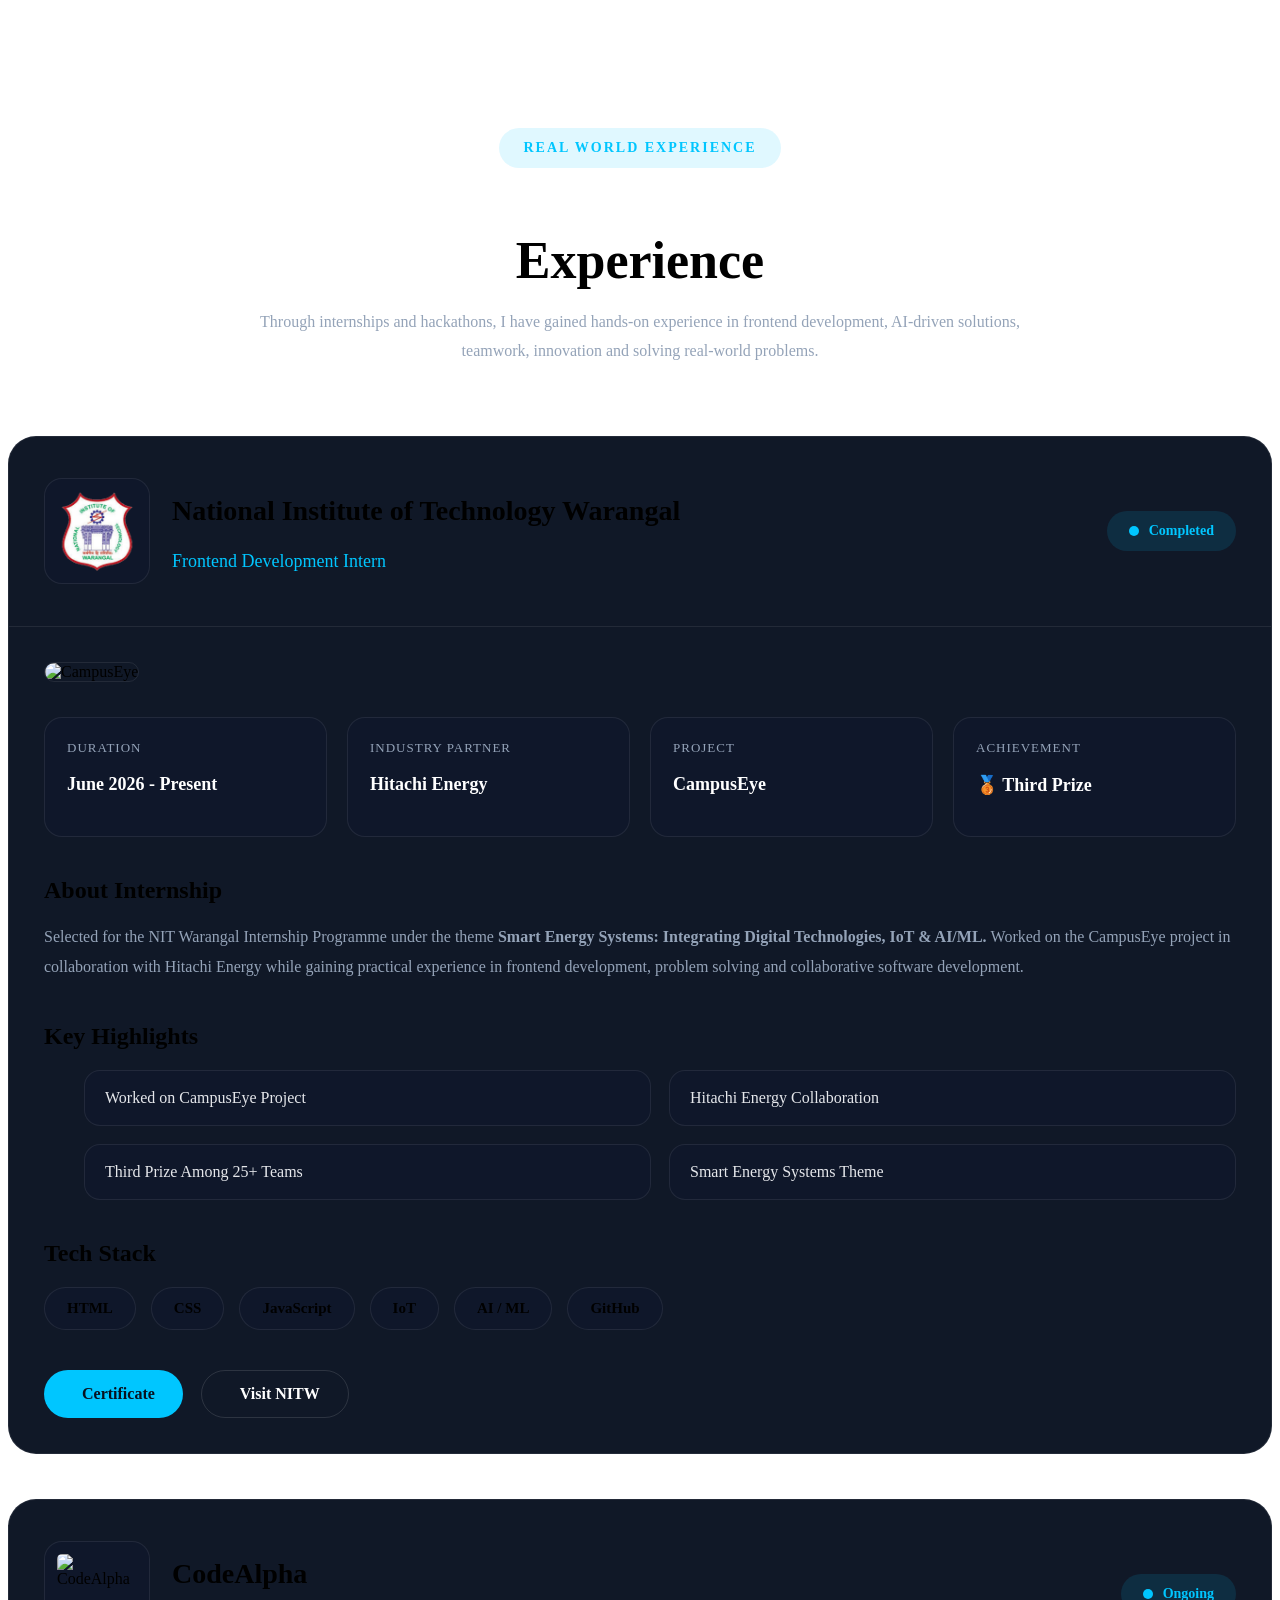
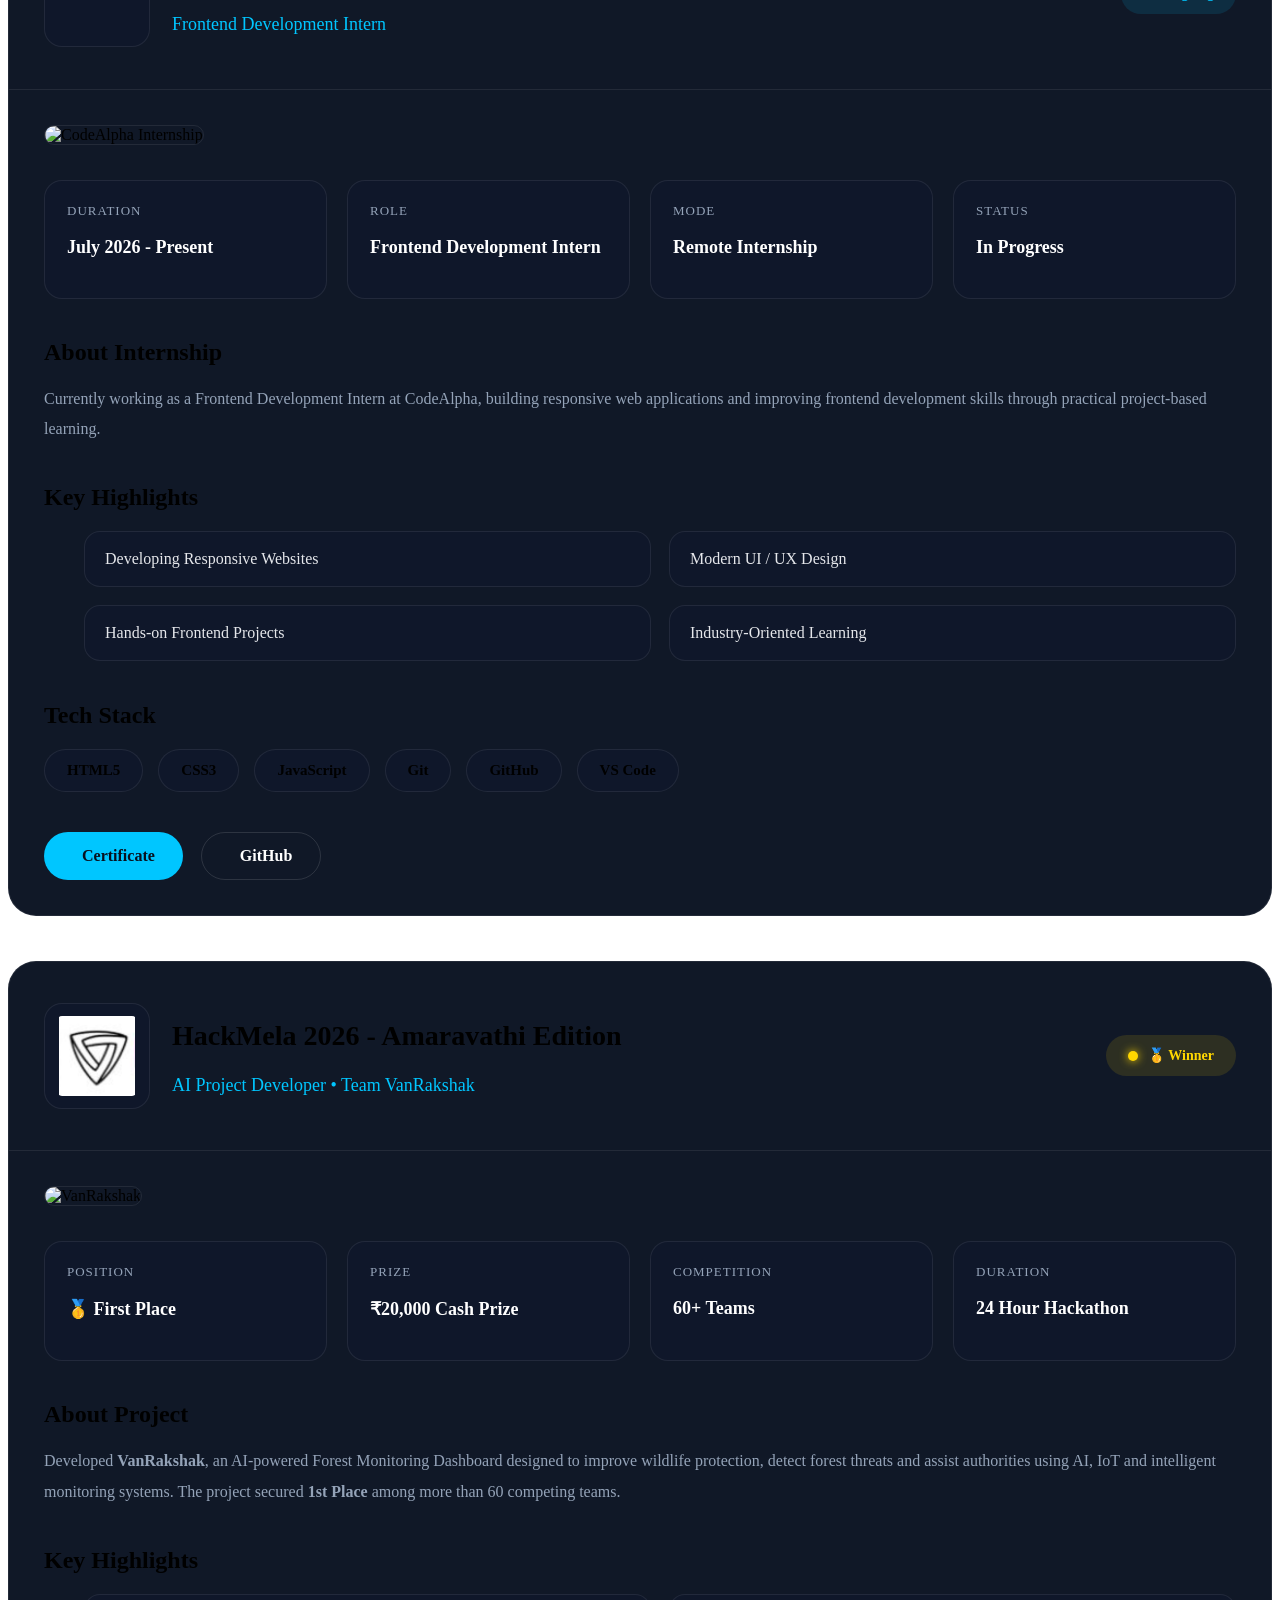
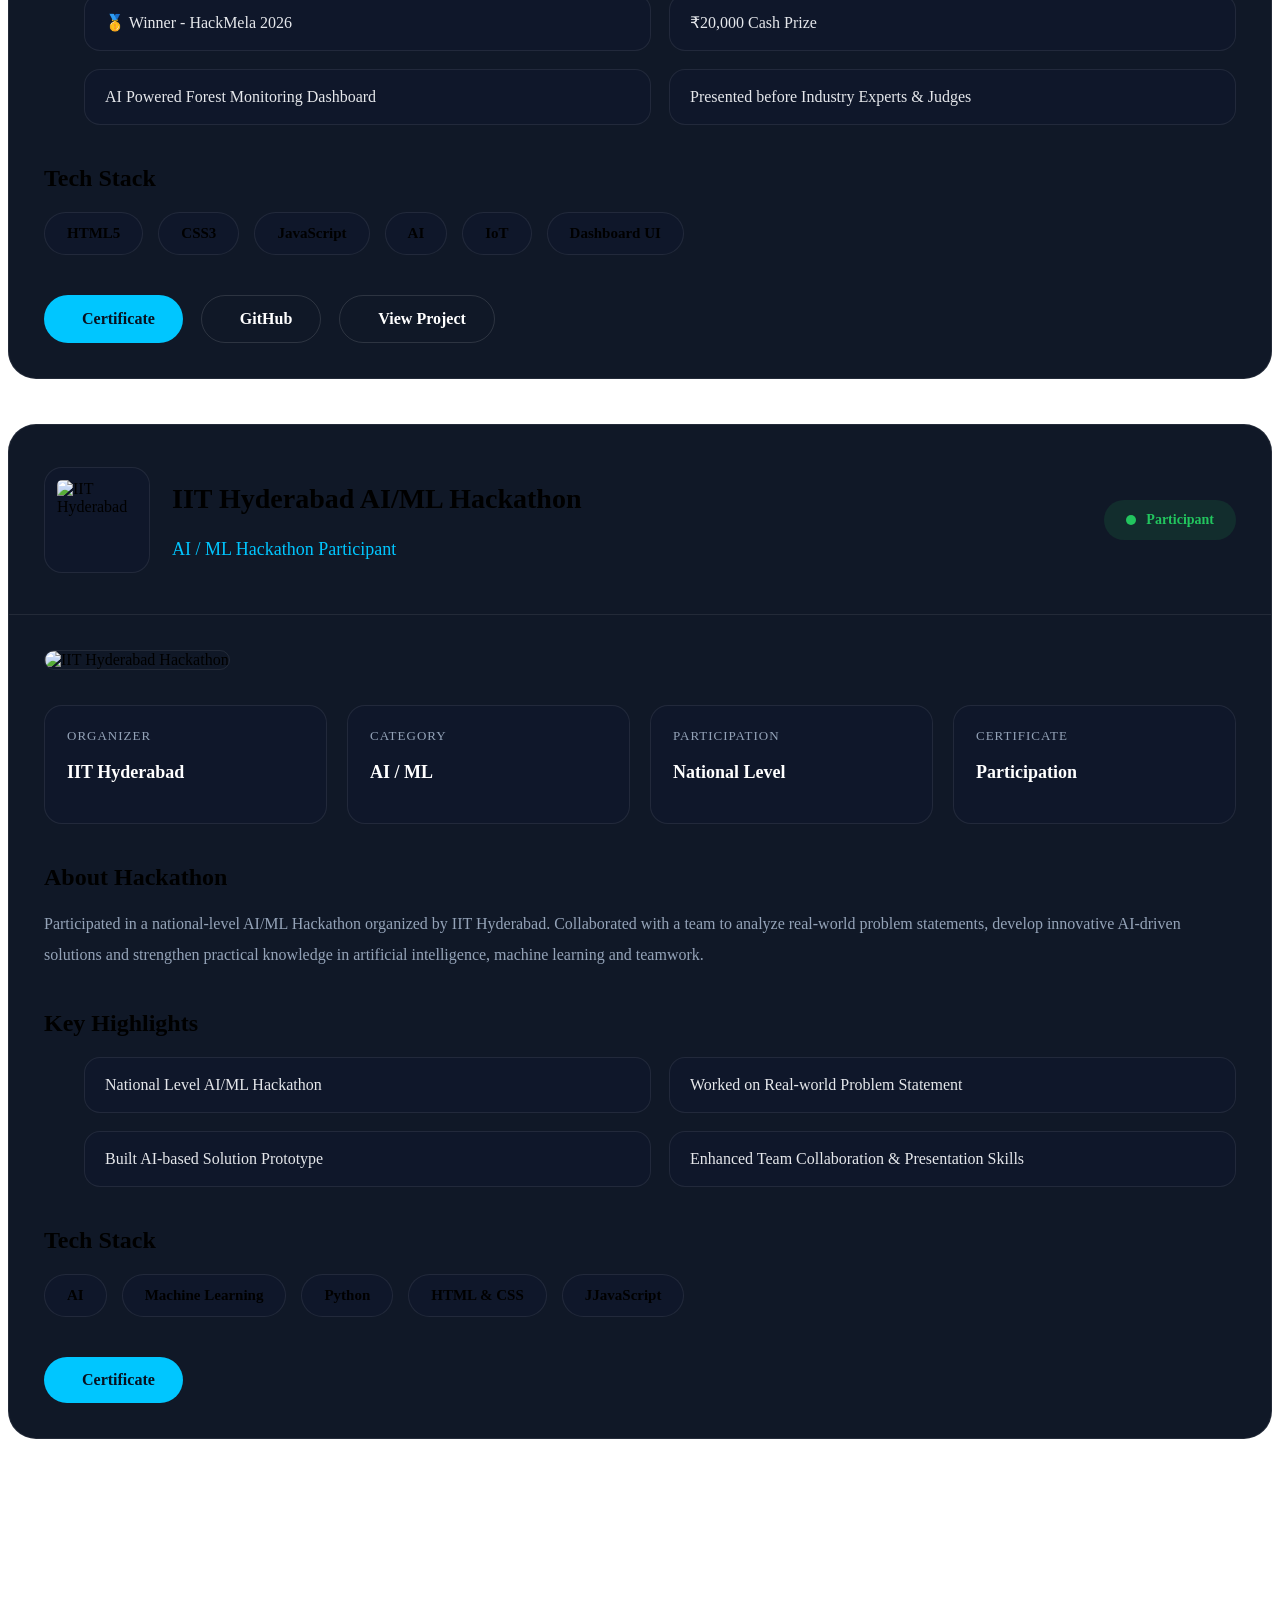
==== commit 4eb89256: "Added Experience" ====
--- a/aoi.html
+++ b/aoi.html
@@ -8,169 +8,369 @@
 </head>
 <body>
 <!-- ======================================================
-                    PROJECT COMMAND CENTER
-======================================================= -->
-<section class="projects-section" id="projects">
-    <div class="projects-header">
-        <span>PROJECT COMMAND CENTER</span>
-        <h2>Projects That Define My Journey</h2>
-        <p>
-            Explore my work through an interactive command center.
-            Select any project to view its complete story, technologies,
-            challenges and achievements.
-        </p>
-    </div>
-    <div class="command-center">
-        <!-- ==========================================
-                    LEFT PANEL
-        ========================================== -->
-        <div class="project-sidebar">
-            <h3>Projects</h3>
-            <div class="project-item active"
-                data-project="vanrakshak">
-                <span class="project-number">
-                    01
-                </span>
-                <div>
-                    <h4>VanRakshak</h4>
-                    <small>Featured Project</small>
-                </div>
-            </div>
-            <div class="project-item"
-                data-project="campuseye">
-                <span class="project-number">
-                    02
-                </span>
-                <div>
-                    <h4>CampusEye</h4>
-                    <small>College Management</small>
-                </div>
-            </div>
-            <div class="project-item"
-                data-project="portfolio">
-                <span class="project-number">
-                    03
-                </span>
-                <div>
-                    <h4>Portfolio</h4>
-                    <small>Personal Website</small>
-                </div>
-            </div>
-            <div class="project-item"
-                data-project="calculator">
-                <span class="project-number">
-                    04
-                </span>
-                <div>
-                    <h4>Calculator</h4>
-                    <small>Frontend Project</small>
-                </div>
-            </div>
-        </div>
-        <!-- ==========================================
-                    RIGHT PANEL
-        ========================================== -->
-        <div class="project-viewer">
-            <!-- IMAGE -->
-            <div class="viewer-image">
-                <img
-                    id="projectImage"
-                    src="images/vanrakshak.png"
-                    alt="VanRakshak">
-                <div class="featured-tag">
-                    🏆 Featured
-                </div>
-            </div>
-            <!-- CONTENT -->
-            <div class="viewer-content">
-                <span id="projectCategory">
-                    AI • Dashboard • Hackathon
-                </span>
-                <h2 id="projectTitle">
-                    VanRakshak
-                </h2>
-                <p id="projectDescription">
-                    AI Powered Forest Monitoring Dashboard
-                    developed during HackMela to monitor forests,
-                    wildlife and environmental conditions.
-                </p>
-                <!-- TECH -->
-                <div
-                    id="projectTech"
-                    class="tech-stack">
-                    <span>HTML</span>
-                    <span>CSS</span>
-                    <span>JavaScript</span>
-                    <span>AI</span>
-                    <span>IoT</span>
-                </div>
-                <!-- FEATURES -->
-                <div class="project-features">
-                    <h3>
-                        Key Features
-                    </h3>
-                    <ul id="featureList">
-                        <li>
-                            Real Time Dashboard
-                        </li>
-                        <li>
-                            AI Detection
-                        </li>
-                        <li>
-                            Analytics
-                        </li>
-                        <li>
-                            Forest Monitoring
-                        </li>
+                    EXPERIENCE SECTION
+====================================================== -->
+
+<section class="experience-section" id="experience">
+    <div class="container">
+        <!-- Heading -->
+        <div class="experience-heading">
+            <span>REAL WORLD EXPERIENCE</span>
+            <h2>Experience</h2>
+            <p>
+                Through internships and hackathons, I have gained hands-on
+                experience in frontend development, AI-driven solutions,
+                teamwork, innovation and solving real-world problems.
+            </p>
+        </div>
+
+        <!-- =========================
+            EXPERIENCE CARD 1
+            NIT WARANGAL
+        ========================== -->
+        <div class="experience-card">
+            <div class="experience-top">
+                <div class="experience-company">
+                    <img src="images/nitw-logo.png" alt="NIT Warangal">
+                    <div>
+                        <h3>National Institute of Technology Warangal</h3>
+                        <h4>Frontend Development Intern</h4>
+                    </div>
+                </div>
+                <div class="experience-status ongoing">
+                    <span></span>
+                    Completed
+                </div>
+            </div>
+            <div class="experience-banner">
+                <img src="images/campuseye-preview.png"
+                     alt="CampusEye">
+            </div>
+            <div class="experience-content">
+                <div class="experience-info">
+                    <div class="info-box">
+                        <span>Duration</span>
+                        <p>June 2026 - Present</p>
+                    </div>
+                    <div class="info-box">
+                        <span>Industry Partner</span>
+                        <p>Hitachi Energy</p>
+                    </div>
+                    <div class="info-box">
+                        <span>Project</span>
+                        <p>CampusEye</p>
+                    </div>
+                    <div class="info-box">
+                        <span>Achievement</span>
+                        <p>🥉 Third Prize</p>
+                    </div>
+                </div>
+                <div class="experience-about">
+                    <h5>About Internship</h5>
+                    <p>
+                        Selected for the NIT Warangal Internship Programme
+                        under the theme
+                        <strong>
+                        Smart Energy Systems: Integrating Digital Technologies,
+                        IoT & AI/ML.
+                        </strong>
+                        Worked on the CampusEye project in collaboration with
+                        Hitachi Energy while gaining practical experience in
+                        frontend development, problem solving and collaborative
+                        software development.
+                    </p>
+                </div>
+                <div class="experience-highlights">
+                    <h5>Key Highlights</h5>
+                    <ul>
+                        <li>Worked on CampusEye Project</li>
+                        <li>Hitachi Energy Collaboration</li>
+                        <li>Third Prize Among 25+ Teams</li>
+                        <li>Smart Energy Systems Theme</li>
                     </ul>
                 </div>
-                <!-- TIMELINE -->
-                <div class="project-timeline">
-                    <h3>
-                        Development Journey
-                    </h3>
-                    <div class="timeline-item">
-                        💡 Idea
-                    </div>
-                    <div class="timeline-item">
-                        🎨 Design
-                    </div>
-                    <div class="timeline-item">
-                        💻 Development
-                    </div>
-                    <div class="timeline-item">
-                        🚀 Deployment
-                    </div>
-                </div>
-                <!-- BUTTONS -->
-                <div class="project-buttons">
-                    <a
-                        id="githubBtn"
-                        href="#"
-                        class="primary-btn">
+                <div class="experience-tech">
+                    <h5>Tech Stack</h5>
+                    <div class="tech-list">
+                        <span>HTML</span>
+                        <span>CSS</span>
+                        <span>JavaScript</span>
+                        <span>IoT</span>
+                        <span>AI / ML</span>
+                        <span>GitHub</span>
+                    </div>
+                </div>
+                <div class="experience-buttons">
+                    <a href="#" class="primary-btn">
+                        <i class="fa-solid fa-certificate"></i>
+                        Certificate
+                    </a>
+                    <a href="#" class="secondary-btn">
+                        <i class="fa-solid fa-globe"></i>
+                        Visit NITW
+                    </a>
+                </div>
+            </div>
+        </div>
+                <!-- ======================================================
+                    EXPERIENCE CARD 2
+                    CODEALPHA
+        ======================================================= -->
+        <div class="experience-card">
+            <div class="experience-top">
+                <div class="experience-company">
+                    <img src="images/codealpha-logo.png" alt="CodeAlpha">
+                    <div>
+                        <h3>CodeAlpha</h3>
+                        <h4>Frontend Development Intern</h4>
+                    </div>
+                </div>
+                <div class="experience-status ongoing">
+                    <span></span>
+                    Ongoing
+                </div>
+            </div>
+            <div class="experience-banner">
+                <img src="images/codealpha-preview.png"
+                     alt="CodeAlpha Internship">
+            </div>
+            <div class="experience-content">
+                <div class="experience-info">
+                    <div class="info-box">
+                        <span>Duration</span>
+                        <p>July 2026 - Present</p>
+                    </div>
+                    <div class="info-box">
+                        <span>Role</span>
+                        <p>Frontend Development Intern</p>
+                    </div>
+                    <div class="info-box">
+                        <span>Mode</span>
+                        <p>Remote Internship</p>
+                    </div>
+                    <div class="info-box">
+                        <span>Status</span>
+                        <p>In Progress</p>
+                    </div>
+                </div>
+                <div class="experience-about">
+                    <h5>About Internship</h5>
+                    <p>
+                        Currently working as a Frontend Development Intern at
+                        CodeAlpha, building responsive web applications and
+                        improving frontend development skills through practical
+                        project-based learning.
+                    </p>
+                </div>
+                <div class="experience-highlights">
+                    <h5>Key Highlights</h5>
+                    <ul>
+                        <li>Developing Responsive Websites</li>
+                        <li>Modern UI / UX Design</li>
+                        <li>Hands-on Frontend Projects</li>
+                        <li>Industry-Oriented Learning</li>
+                    </ul>
+                </div>
+                <div class="experience-tech">
+                    <h5>Tech Stack</h5>
+                    <div class="tech-list">
+                        <span>HTML5</span>
+                        <span>CSS3</span>
+                        <span>JavaScript</span>
+                        <span>Git</span>
+                        <span>GitHub</span>
+                        <span>VS Code</span>
+                    </div>
+                </div>
+                <div class="experience-buttons">
+                    <a href="#"
+                       class="primary-btn">
+                        <i class="fa-solid fa-certificate"></i>
+                        Certificate
+                    </a>
+                    <a href="https://github.com/aneeshrao0207"
+                       target="_blank"
+                       class="secondary-btn">
                         <i class="fa-brands fa-github"></i>
                         GitHub
                     </a>
-                    <a
-                        id="liveBtn"
-                        href="#"
-                        class="secondary-btn">
-                        <i class="fa-solid fa-arrow-up-right-from-square"></i>
-                        Live Demo
-                    </a>
-                    <a
-                        id="caseBtn"
-                        href="#"
-                        class="secondary-btn">
-                        <i class="fa-solid fa-book-open"></i>
-                        Case Study
-                    </a>
-                </div>
-            </div>
-        </div>
-    </div>
+                </div>
+            </div>
+        </div>
+        <!-- ======================================================
+                EXPERIENCE CARD 3
+                HACKMELA 2026
+====================================================== -->
+
+<div class="experience-card featured-card">
+    <div class="experience-top">
+        <div class="experience-company">
+            <img src="images/hackmela-logo.png" alt="HackMela">
+            <div>
+                <h3>HackMela 2026 - Amaravathi Edition</h3>
+                <h4>AI Project Developer • Team VanRakshak</h4>
+            </div>
+        </div>
+        <div class="experience-status winner">
+            <span></span>
+            🥇 Winner
+        </div>
+    </div>
+    <div class="experience-banner">
+        <img src="images/vanrakshak-preview.png"
+             alt="VanRakshak">
+    </div>
+    <div class="experience-content">
+        <div class="experience-info">
+            <div class="info-box">
+                <span>Position</span>
+                <p>🥇 First Place</p>
+            </div>
+            <div class="info-box">
+                <span>Prize</span>
+                <p>₹20,000 Cash Prize</p>
+            </div>
+            <div class="info-box">
+                <span>Competition</span>
+                <p>60+ Teams</p>
+            </div>
+            <div class="info-box">
+                <span>Duration</span>
+                <p>24 Hour Hackathon</p>
+            </div>
+        </div>
+        <div class="experience-about">
+            <h5>About Project</h5>
+            <p>
+                Developed <strong>VanRakshak</strong>, an AI-powered Forest
+                Monitoring Dashboard designed to improve wildlife protection,
+                detect forest threats and assist authorities using AI, IoT and
+                intelligent monitoring systems. The project secured
+                <strong>1st Place</strong> among more than 60 competing teams.
+            </p>
+        </div>
+        <div class="experience-highlights">
+            <h5>Key Highlights</h5>
+            <ul>
+                <li>🥇 Winner - HackMela 2026</li>
+                <li>₹20,000 Cash Prize</li>
+                <li>AI Powered Forest Monitoring Dashboard</li>
+                <li>Presented before Industry Experts & Judges</li>
+            </ul>
+        </div>
+        <div class="experience-tech">
+            <h5>Tech Stack</h5>
+            <div class="tech-list">
+                <span>HTML5</span>
+                <span>CSS3</span>
+                <span>JavaScript</span>
+                <span>AI</span>
+                <span>IoT</span>
+                <span>Dashboard UI</span>
+            </div>
+        </div>
+        <div class="experience-buttons">
+            <a href="#"
+               class="primary-btn">
+                <i class="fa-solid fa-certificate"></i>
+                Certificate
+            </a>
+            <a href="https://github.com/aneeshrao0207/VanRakshak"
+               target="_blank"
+               class="secondary-btn">
+                <i class="fa-brands fa-github"></i>
+                GitHub
+            </a>
+            <a href="#projects"
+               class="secondary-btn">
+                <i class="fa-solid fa-arrow-up-right-from-square"></i>
+                View Project
+            </a>
+        </div>
+    </div>
+</div>
+<!-- ======================================================
+                EXPERIENCE CARD 4
+                IIT HYDERABAD AI/ML HACKATHON
+====================================================== -->
+<div class="experience-card">
+    <div class="experience-top">
+        <div class="experience-company">
+            <img src="images/iit-hyd-logo.png" alt="IIT Hyderabad">
+            <div>
+                <h3>IIT Hyderabad AI/ML Hackathon</h3>
+                <h4>AI / ML Hackathon Participant</h4>
+            </div>
+        </div>
+        <div class="experience-status completed">
+            <span></span>
+            Participant
+        </div>
+    </div>
+    <div class="experience-banner">
+        <img src="images/iit-preview.png"
+             alt="IIT Hyderabad Hackathon">
+    </div>
+    <div class="experience-content">
+        <div class="experience-info">
+            <div class="info-box">
+                <span>Organizer</span>
+                <p>IIT Hyderabad</p>
+            </div>
+            <div class="info-box">
+                <span>Category</span>
+                <p>AI / ML</p>
+            </div>
+            <div class="info-box">
+                <span>Participation</span>
+                <p>National Level</p>
+            </div>
+            <div class="info-box">
+                <span>Certificate</span>
+                <p>Participation</p>
+            </div>
+        </div>
+        <div class="experience-about">
+            <h5>About Hackathon</h5>
+            <p>
+                Participated in a national-level AI/ML Hackathon organized by
+                IIT Hyderabad. Collaborated with a team to analyze real-world
+                problem statements, develop innovative AI-driven solutions and
+                strengthen practical knowledge in artificial intelligence,
+                machine learning and teamwork.
+            </p>
+        </div>
+        <div class="experience-highlights">
+            <h5>Key Highlights</h5>
+            <ul>
+                <li>National Level AI/ML Hackathon</li>
+                <li>Worked on Real-world Problem Statement</li>
+                <li>Built AI-based Solution Prototype</li>
+                <li>Enhanced Team Collaboration & Presentation Skills</li>
+            </ul>
+        </div>
+        <div class="experience-tech">
+            <h5>Tech Stack</h5>
+            <div class="tech-list">
+                <span>AI</span>
+                <span>Machine Learning</span>
+                <span>Python</span>
+                <span>HTML & CSS</span>
+                <span>JJavaScript</span>
+            </div>
+        </div>
+        <div class="experience-buttons">
+            <a href="#"
+               class="primary-btn">
+                <i class="fa-solid fa-certificate"></i>
+                Certificate
+            </a>
+        </div>
+    </div>
+</div>
+</div>
 </section>
-<script src="aoi.js"></script>
+<script src="aoi.js"></script>      
 </body>
 </html>
 
--- a/aoi.css
+++ b/aoi.css
@@ -1,787 +1,917 @@
 /*==================================================
-                PROJECT COMMAND CENTER
-==================================================*/
-
-.projects-section{
-
-    padding:140px 0;
+                EXPERIENCE SECTION
+==================================================*/
+
+.experience-section{
+
+    padding:120px 0;
 
     position:relative;
 
+}
+
+.experience-heading{
+
+    text-align:center;
+
+    margin-bottom:70px;
+
+}
+
+.experience-heading span{
+
+    display:inline-block;
+
+    padding:12px 24px;
+
+    background:rgba(0,198,255,.12);
+
+    color:#00C6FF;
+
+    border-radius:50px;
+
+    font-size:14px;
+
+    font-weight:700;
+
+    letter-spacing:2px;
+
+    margin-bottom:20px;
+
+}
+
+.experience-heading h2{
+
+    font-size:52px;
+
+    margin-bottom:18px;
+
+}
+
+.experience-heading p{
+
+    max-width:760px;
+
+    margin:auto;
+
+    color:#94A3B8;
+
+    line-height:1.8;
+
+}
+
+
+
+/*==================================================
+            EXPERIENCE CARD
+==================================================*/
+
+.experience-card{
+
+    background:#101827;
+
+    border:1px solid rgba(255,255,255,.08);
+
+    border-radius:28px;
+
+    margin-bottom:45px;
+
     overflow:hidden;
 
-}
-
-.projects-section::before{
+    transition:.45s;
+
+    position:relative;
+
+}
+
+.experience-card::before{
 
     content:"";
 
     position:absolute;
 
-    width:700px;
-
-    height:700px;
+    top:-150px;
+
+    right:-150px;
+
+    width:320px;
+
+    height:320px;
+
+    background:rgba(0,198,255,.08);
 
     border-radius:50%;
 
-    top:-250px;
-
-    right:-200px;
+    filter:blur(80px);
+
+    opacity:0;
+
+    transition:.5s;
+
+}
+
+.experience-card:hover::before{
+
+    opacity:1;
+
+    transform:scale(1.3);
+
+}
+
+.experience-card:hover{
+
+    transform:translateY(-10px);
+
+    border-color:#00C6FF;
+
+    box-shadow:0 30px 80px rgba(0,198,255,.18);
+
+}
+
+
+
+/*==================================================
+            CARD HEADER
+==================================================*/
+
+.experience-top{
+
+    display:flex;
+
+    justify-content:space-between;
+
+    align-items:center;
+
+    padding:30px 35px;
+
+    border-bottom:1px solid rgba(255,255,255,.08);
+
+}
+
+.experience-company{
+
+    display:flex;
+
+    align-items:center;
+
+    gap:22px;
+
+}
+
+.experience-company img{
+
+    width:80px;
+
+    height:80px;
+
+    object-fit:contain;
+
+    background:#0f172a;
+
+    border-radius:18px;
+
+    padding:12px;
+
+    border:1px solid rgba(255,255,255,.08);
+
+    transition:.4s;
+
+}
+
+.experience-card:hover .experience-company img{
+
+    transform:scale(1.08);
+
+}
+
+.experience-company h3{
+
+    font-size:28px;
+
+    margin-bottom:8px;
+
+}
+
+.experience-company h4{
+
+    font-size:18px;
+
+    color:#00C6FF;
+
+    font-weight:500;
+
+}
+
+
+
+/*==================================================
+                STATUS BADGE
+==================================================*/
+
+.experience-status{
+
+    display:flex;
+
+    align-items:center;
+
+    gap:10px;
+
+    padding:12px 22px;
+
+    border-radius:40px;
+
+    font-size:14px;
+
+    font-weight:700;
+
+}
+
+.experience-status span{
+
+    width:10px;
+
+    height:10px;
+
+    border-radius:50%;
+
+}
+
+.ongoing{
+
+    background:rgba(0,198,255,.12);
+
+    color:#00C6FF;
+
+}
+
+.ongoing span{
+
+    background:#00C6FF;
+
+}
+
+.completed{
+
+    background:rgba(34,197,94,.12);
+
+    color:#22C55E;
+
+}
+
+.completed span{
+
+    background:#22C55E;
+
+}
+
+.winner{
+
+    background:rgba(255,215,0,.12);
+
+    color:#FFD700;
+
+}
+
+.winner span{
+
+    background:#FFD700;
+
+    box-shadow:0 0 10px #FFD700;
+
+}
+
+
+
+/*==================================================
+            BANNER IMAGE
+==================================================*/
+
+.experience-banner{
+
+    padding:35px;
+
+}
+
+.experience-banner img{
+
+    width:100%;
+
+    height:420px;
+
+    object-fit:cover;
+
+    border-radius:20px;
+
+    transition:.45s;
+
+    border:1px solid rgba(255,255,255,.08);
+
+}
+
+.experience-card:hover .experience-banner img{
+
+    transform:scale(1.03);
+
+}
+/*==================================================
+                CONTENT
+==================================================*/
+
+.experience-content{
+
+    padding:0 35px 35px;
+
+}
+
+
+
+/*==================================================
+                INFO GRID
+==================================================*/
+
+.experience-info{
+
+    display:grid;
+
+    grid-template-columns:repeat(4,1fr);
+
+    gap:20px;
+
+    margin-bottom:40px;
+
+}
+
+.info-box{
+
+    background:#0F172A;
+
+    border:1px solid rgba(255,255,255,.08);
+
+    border-radius:18px;
+
+    padding:22px;
+
+    transition:.4s;
+
+}
+
+.info-box:hover{
+
+    transform:translateY(-6px);
+
+    border-color:#00C6FF;
+
+    box-shadow:0 15px 35px rgba(0,198,255,.12);
+
+}
+
+.info-box span{
+
+    display:block;
+
+    color:#94A3B8;
+
+    font-size:13px;
+
+    letter-spacing:1px;
+
+    text-transform:uppercase;
+
+    margin-bottom:10px;
+
+}
+
+.info-box p{
+
+    color:#ffffff;
+
+    font-size:18px;
+
+    font-weight:600;
+
+}
+
+
+
+/*==================================================
+                ABOUT
+==================================================*/
+
+.experience-about{
+
+    margin-bottom:35px;
+
+}
+
+.experience-about h5{
+
+    font-size:24px;
+
+    margin-bottom:18px;
+
+}
+
+.experience-about p{
+
+    color:#94A3B8;
+
+    line-height:1.9;
+
+    font-size:16px;
+
+}
+
+
+
+/*==================================================
+            HIGHLIGHTS
+==================================================*/
+
+.experience-highlights{
+
+    margin-bottom:35px;
+
+}
+
+.experience-highlights h5{
+
+    font-size:24px;
+
+    margin-bottom:20px;
+
+}
+
+.experience-highlights ul{
+
+    list-style:none;
+
+    display:grid;
+
+    grid-template-columns:repeat(2,1fr);
+
+    gap:18px;
+
+}
+
+.experience-highlights ul li{
+
+    background:#0F172A;
+
+    border:1px solid rgba(255,255,255,.08);
+
+    border-radius:16px;
+
+    padding:18px 20px;
+
+    transition:.4s;
+
+    color:#E5E7EB;
+
+}
+
+.experience-highlights ul li:hover{
+
+    transform:translateX(8px);
+
+    border-color:#00C6FF;
 
     background:rgba(0,198,255,.08);
 
-    filter:blur(140px);
-
-    z-index:-1;
-
-}
-
-.projects-section::after{
-
-    content:"";
-
-    position:absolute;
-
-    width:500px;
-
-    height:500px;
-
-    border-radius:50%;
-
-    bottom:-200px;
-
-    left:-180px;
-
-    background:rgba(0,198,255,.05);
-
-    filter:blur(120px);
-
-    z-index:-1;
-
-}
-
-
-
-/*==================================================
-                HEADER
-==================================================*/
-
-.projects-header{
-
-    text-align:center;
-
-    margin-bottom:70px;
-
-}
-
-.projects-header span{
-
-    display:inline-block;
-
-    padding:12px 28px;
+}
+
+
+
+/*==================================================
+                TECH STACK
+==================================================*/
+
+.experience-tech{
+
+    margin-bottom:40px;
+
+}
+
+.experience-tech h5{
+
+    font-size:24px;
+
+    margin-bottom:20px;
+
+}
+
+.tech-list{
+
+    display:flex;
+
+    flex-wrap:wrap;
+
+    gap:15px;
+
+}
+
+.tech-list span{
+
+    padding:12px 22px;
 
     border-radius:40px;
 
-    background:rgba(0,198,255,.12);
-
-    color:#00C6FF;
-
-    font-weight:700;
-
-    letter-spacing:2px;
+    background:#0F172A;
+
+    border:1px solid rgba(255,255,255,.08);
+
+    font-size:15px;
+
+    font-weight:600;
+
+    transition:.35s;
+
+    cursor:pointer;
+
+}
+
+.tech-list span:hover{
+
+    background:#00C6FF;
+
+    border-color:#00C6FF;
+
+    transform:translateY(-5px);
+
+    box-shadow:0 15px 35px rgba(0,198,255,.30);
+
+}
+
+
+
+/*==================================================
+                BUTTONS
+==================================================*/
+
+.experience-buttons{
+
+    display:flex;
+
+    gap:18px;
+
+    flex-wrap:wrap;
+
+    margin-top:20px;
+
+}
+
+.experience-buttons a{
+
+    display:inline-flex;
+
+    align-items:center;
+
+    gap:10px;
+
+    padding:14px 28px;
+
+    border-radius:50px;
+
+    text-decoration:none;
+
+    font-weight:600;
+
+    transition:.35s;
+
+}
+
+.primary-btn{
+
+    background:#00C6FF;
+
+    color:#08111F;
+
+}
+
+.primary-btn:hover{
+
+    transform:translateY(-5px);
+
+    box-shadow:0 15px 35px rgba(0,198,255,.35);
+
+}
+
+.secondary-btn{
+
+    background:transparent;
+
+    color:#ffffff;
+
+    border:1px solid rgba(255,255,255,.12);
+
+}
+
+.secondary-btn:hover{
+
+    border-color:#00C6FF;
+
+    background:rgba(0,198,255,.08);
+
+    transform:translateY(-5px);
+
+}
+/*==================================================
+                CONTENT
+==================================================*/
+
+.experience-content{
+
+    padding:0 35px 35px;
+
+}
+
+
+
+/*==================================================
+                INFO GRID
+==================================================*/
+
+.experience-info{
+
+    display:grid;
+
+    grid-template-columns:repeat(4,1fr);
+
+    gap:20px;
+
+    margin-bottom:40px;
+
+}
+
+.info-box{
+
+    background:#0F172A;
+
+    border:1px solid rgba(255,255,255,.08);
+
+    border-radius:18px;
+
+    padding:22px;
+
+    transition:.4s;
+
+}
+
+.info-box:hover{
+
+    transform:translateY(-6px);
+
+    border-color:#00C6FF;
+
+    box-shadow:0 15px 35px rgba(0,198,255,.12);
+
+}
+
+.info-box span{
+
+    display:block;
+
+    color:#94A3B8;
 
     font-size:13px;
 
+    letter-spacing:1px;
+
     text-transform:uppercase;
 
-    margin-bottom:22px;
-
-}
-
-.projects-header h2{
-
-    font-size:58px;
+    margin-bottom:10px;
+
+}
+
+.info-box p{
+
+    color:#ffffff;
+
+    font-size:18px;
+
+    font-weight:600;
+
+}
+
+
+
+/*==================================================
+                ABOUT
+==================================================*/
+
+.experience-about{
+
+    margin-bottom:35px;
+
+}
+
+.experience-about h5{
+
+    font-size:24px;
 
     margin-bottom:18px;
 
 }
 
-.projects-header p{
-
-    max-width:720px;
-
-    margin:auto;
+.experience-about p{
 
     color:#94A3B8;
 
     line-height:1.9;
 
-}
-
-
-
-/*==================================================
-            COMMAND CENTER
-==================================================*/
-
-.command-center{
+    font-size:16px;
+
+}
+
+
+
+/*==================================================
+            HIGHLIGHTS
+==================================================*/
+
+.experience-highlights{
+
+    margin-bottom:35px;
+
+}
+
+.experience-highlights h5{
+
+    font-size:24px;
+
+    margin-bottom:20px;
+
+}
+
+.experience-highlights ul{
+
+    list-style:none;
 
     display:grid;
 
-    grid-template-columns:320px 1fr;
-
-    gap:40px;
-
-    align-items:start;
-
-}
-
-
-
-/*==================================================
-            SIDEBAR
-==================================================*/
-
-.project-sidebar{
-
-    background:#101827;
+    grid-template-columns:repeat(2,1fr);
+
+    gap:18px;
+
+}
+
+.experience-highlights ul li{
+
+    background:#0F172A;
 
     border:1px solid rgba(255,255,255,.08);
 
-    border-radius:28px;
-
-    padding:28px;
-
-    position:sticky;
-
-    top:100px;
-
-}
-
-.project-sidebar h3{
+    border-radius:16px;
+
+    padding:18px 20px;
+
+    transition:.4s;
+
+    color:#E5E7EB;
+
+}
+
+.experience-highlights ul li:hover{
+
+    transform:translateX(8px);
+
+    border-color:#00C6FF;
+
+    background:rgba(0,198,255,.08);
+
+}
+
+
+
+/*==================================================
+                TECH STACK
+==================================================*/
+
+.experience-tech{
+
+    margin-bottom:40px;
+
+}
+
+.experience-tech h5{
 
     font-size:24px;
 
-    margin-bottom:30px;
-
-}
-
-
-
-/*==================================================
-            PROJECT ITEM
-==================================================*/
-
-.project-item{
+    margin-bottom:20px;
+
+}
+
+.tech-list{
 
     display:flex;
 
+    flex-wrap:wrap;
+
+    gap:15px;
+
+}
+
+.tech-list span{
+
+    padding:12px 22px;
+
+    border-radius:40px;
+
+    background:#0F172A;
+
+    border:1px solid rgba(255,255,255,.08);
+
+    font-size:15px;
+
+    font-weight:600;
+
+    transition:.35s;
+
+    cursor:pointer;
+
+}
+
+.tech-list span:hover{
+
+    background:#00C6FF;
+
+    border-color:#00C6FF;
+
+    transform:translateY(-5px);
+
+    box-shadow:0 15px 35px rgba(0,198,255,.30);
+
+}
+
+
+
+/*==================================================
+                BUTTONS
+==================================================*/
+
+.experience-buttons{
+
+    display:flex;
+
+    gap:18px;
+
+    flex-wrap:wrap;
+
+    margin-top:20px;
+
+}
+
+.experience-buttons a{
+
+    display:inline-flex;
+
     align-items:center;
 
-    gap:20px;
-
-    padding:18px;
-
-    border-radius:18px;
-
-    margin-bottom:18px;
-
-    cursor:pointer;
+    gap:10px;
+
+    padding:14px 28px;
+
+    border-radius:50px;
+
+    text-decoration:none;
+
+    font-weight:600;
 
     transition:.35s;
 
-    border:1px solid transparent;
-
-    position:relative;
-
-    overflow:hidden;
-
-}
-
-.project-item::before{
-
-    content:"";
-
-    position:absolute;
-
-    inset:0;
-
-    background:linear-gradient(
-
-        90deg,
-
-        rgba(0,198,255,.12),
-
-        transparent
-
-    );
-
-    opacity:0;
-
-    transition:.35s;
-
-}
-
-.project-item:hover::before{
-
-    opacity:1;
-
-}
-
-.project-item:hover{
-
-    transform:translateX(10px);
+}
+
+.primary-btn{
+
+    background:#00C6FF;
+
+    color:#08111F;
+
+}
+
+.primary-btn:hover{
+
+    transform:translateY(-5px);
+
+    box-shadow:0 15px 35px rgba(0,198,255,.35);
+
+}
+
+.secondary-btn{
+
+    background:transparent;
+
+    color:#ffffff;
+
+    border:1px solid rgba(255,255,255,.12);
+
+}
+
+.secondary-btn:hover{
 
     border-color:#00C6FF;
 
-}
-
-.project-item.active{
-
-    background:rgba(0,198,255,.12);
-
-    border-color:#00C6FF;
-
-    box-shadow:0 15px 35px rgba(0,198,255,.18);
-
-}
-
-
-
-/*==================================================
-            NUMBER
-==================================================*/
-
-.project-number{
-
-    width:52px;
-
-    height:52px;
-
-    border-radius:50%;
-
-    background:#0F172A;
-
-    display:flex;
-
-    align-items:center;
-
-    justify-content:center;
-
-    color:#00C6FF;
-
-    font-weight:700;
-
-    transition:.35s;
-
-}
-
-.project-item.active .project-number{
-
-    background:#00C6FF;
-
-    color:#fff;
-
-}
-
-.project-item h4{
-
-    font-size:18px;
-
-    margin-bottom:6px;
-
-}
-
-.project-item small{
-
-    color:#94A3B8;
-
-}
-
-
-
-/*==================================================
-            VIEWER
-==================================================*/
-
-.project-viewer{
-
-    background:#101827;
-
-    border:1px solid rgba(255,255,255,.08);
-
-    border-radius:32px;
-
-    overflow:hidden;
-
-    transition:.4s;
-
-}
-
-.project-viewer:hover{
-
-    border-color:#00C6FF;
-
-    box-shadow:0 30px 70px rgba(0,198,255,.16);
-
-}
-
-
-
-/*==================================================
-            IMAGE
-==================================================*/
-
-.viewer-image{
-
-    position:relative;
-
-    overflow:hidden;
-
-}
-
-.viewer-image img{
-
-    width:100%;
-
-    display:block;
-
-    transition:.7s;
-
-}
-
-.project-viewer:hover img{
-
-    transform:scale(1.04);
-
-}
-
-
-
-/*==================================================
-            FEATURED TAG
-==================================================*/
-
-.featured-tag{
-
-    position:absolute;
-
-    top:25px;
-
-    left:25px;
-
-    padding:12px 22px;
-
-    background:#00C6FF;
-
-    color:#fff;
-
-    border-radius:40px;
-
-    font-weight:700;
-
-    box-shadow:0 15px 40px rgba(0,198,255,.35);
-
-}
-/*==================================================
-            VIEWER CONTENT
-==================================================*/
-
-.viewer-content{
-
-    padding:45px;
-
-}
-
-#projectCategory{
-
-    display:inline-block;
-
-    padding:8px 18px;
-
-    background:rgba(0,198,255,.12);
-
-    color:#00C6FF;
-
-    border-radius:30px;
-
-    font-size:13px;
-
-    font-weight:700;
-
-    letter-spacing:1px;
-
-    margin-bottom:20px;
-
-    text-transform:uppercase;
-
-}
-
-#projectTitle{
-
-    font-size:52px;
-
-    margin-bottom:18px;
-
-    line-height:1.1;
-
-}
-
-#projectDescription{
-
-    color:#94A3B8;
-
-    line-height:1.9;
-
-    font-size:17px;
-
-    margin-bottom:40px;
-
-}
-
-
-
-/*==================================================
-            TECH STACK
-==================================================*/
-
-.tech-stack{
-
-    display:flex;
-
-    flex-wrap:wrap;
-
-    gap:15px;
-
-    margin-bottom:45px;
-
-}
-
-.tech-stack span{
-
-    padding:12px 22px;
-
-    border-radius:40px;
-
-    background:rgba(255,255,255,.05);
-
-    border:1px solid rgba(255,255,255,.08);
-
-    font-weight:600;
-
-    transition:.35s;
-
-    cursor:pointer;
-
-}
-
-.tech-stack span:hover{
-
-    background:#00C6FF;
-
-    border-color:#00C6FF;
-
-    transform:translateY(-6px);
-
-    box-shadow:0 15px 35px rgba(0,198,255,.30);
-
-}
-
-
-
-/*==================================================
-            FEATURES
-==================================================*/
-
-.project-features{
-
-    margin-bottom:50px;
-
-}
-
-.project-features h3{
-
-    font-size:28px;
-
-    margin-bottom:22px;
-
-}
-
-.project-features ul{
-
-    list-style:none;
-
-    display:grid;
-
-    grid-template-columns:repeat(2,1fr);
-
-    gap:18px;
-
-}
-
-.project-features li{
-
-    background:rgba(255,255,255,.04);
-
-    border:1px solid rgba(255,255,255,.08);
-
-    padding:18px 22px;
-
-    border-radius:18px;
-
-    transition:.35s;
-
-    position:relative;
-
-    overflow:hidden;
-
-}
-
-.project-features li::before{
-
-    content:"✓";
-
-    color:#00C6FF;
-
-    margin-right:12px;
-
-    font-weight:bold;
-
-}
-
-.project-features li:hover{
-
-    transform:translateX(8px);
-
-    border-color:#00C6FF;
-
-}
-
-
-
-/*==================================================
-            TIMELINE
-==================================================*/
-
-.project-timeline{
-
-    margin-bottom:50px;
-
-}
-
-.project-timeline h3{
-
-    font-size:28px;
-
-    margin-bottom:25px;
-
-}
-
-.timeline-item{
-
-    display:flex;
-
-    align-items:center;
-
-    gap:18px;
-
-    margin-bottom:18px;
-
-    padding:18px 22px;
-
-    border-left:3px solid #00C6FF;
-
-    background:rgba(255,255,255,.03);
-
-    border-radius:12px;
-
-    transition:.35s;
-
-}
-
-.timeline-item:hover{
-
-    transform:translateX(10px);
-
     background:rgba(0,198,255,.08);
 
-}
-
-
-
-/*==================================================
-            BUTTONS
-==================================================*/
-
-.project-buttons{
-
-    display:flex;
-
-    gap:18px;
-
-    flex-wrap:wrap;
-
-}
-
-.primary-btn,
-
-.secondary-btn{
-
-    display:flex;
-
-    align-items:center;
-
-    gap:12px;
-
-    text-decoration:none;
-
-    padding:16px 28px;
-
-    border-radius:16px;
-
-    font-weight:700;
-
-    transition:.35s;
-
-}
-
-.primary-btn{
-
-    background:#00C6FF;
-
-    color:#fff;
-
-}
-
-.primary-btn:hover{
-
-    transform:translateY(-6px);
-
-    box-shadow:0 20px 40px rgba(0,198,255,.35);
-
-}
-
-.secondary-btn{
-
-    background:rgba(255,255,255,.05);
-
-    border:1px solid rgba(255,255,255,.08);
-
-    color:#fff;
-
-}
-
-.secondary-btn:hover{
-
-    background:#00C6FF;
-
-    border-color:#00C6FF;
-
-    transform:translateY(-6px);
-
-}
-
-
-
-/*==================================================
-            VIEWER ANIMATION
-==================================================*/
-
-.project-viewer{
-
-    animation:viewerFade .6s ease;
-
-}
-
-@keyframes viewerFade{
-
-    from{
-
-        opacity:0;
-
-        transform:translateY(30px);
-
-    }
-
-    to{
-
-        opacity:1;
-
-        transform:translateY(0);
-
-    }
-
-}
-
-
-
-/*==================================================
-            RESPONSIVE
-==================================================*/
-
-@media(max-width:1200px){
-
-.command-center{
-
-grid-template-columns:1fr;
-
-}
-
-.project-sidebar{
-
-position:relative;
-
-top:0;
-
-}
-
-}
-
-@media(max-width:768px){
-
-#projectTitle{
-
-font-size:36px;
-
-}
-
-.viewer-content{
-
-padding:30px;
-
-}
-
-.project-features ul{
-
-grid-template-columns:1fr;
-
-}
-
-.project-buttons{
-
-flex-direction:column;
-
-}
-
-.primary-btn,
-
-.secondary-btn{
-
-justify-content:center;
-
-width:100%;
-
-}
-
-.timeline-item{
-
-padding:16px;
-
-}
-
-}
-.project-viewer{
-
-transition:.35s ease;
+    transform:translateY(-5px);
 
 }
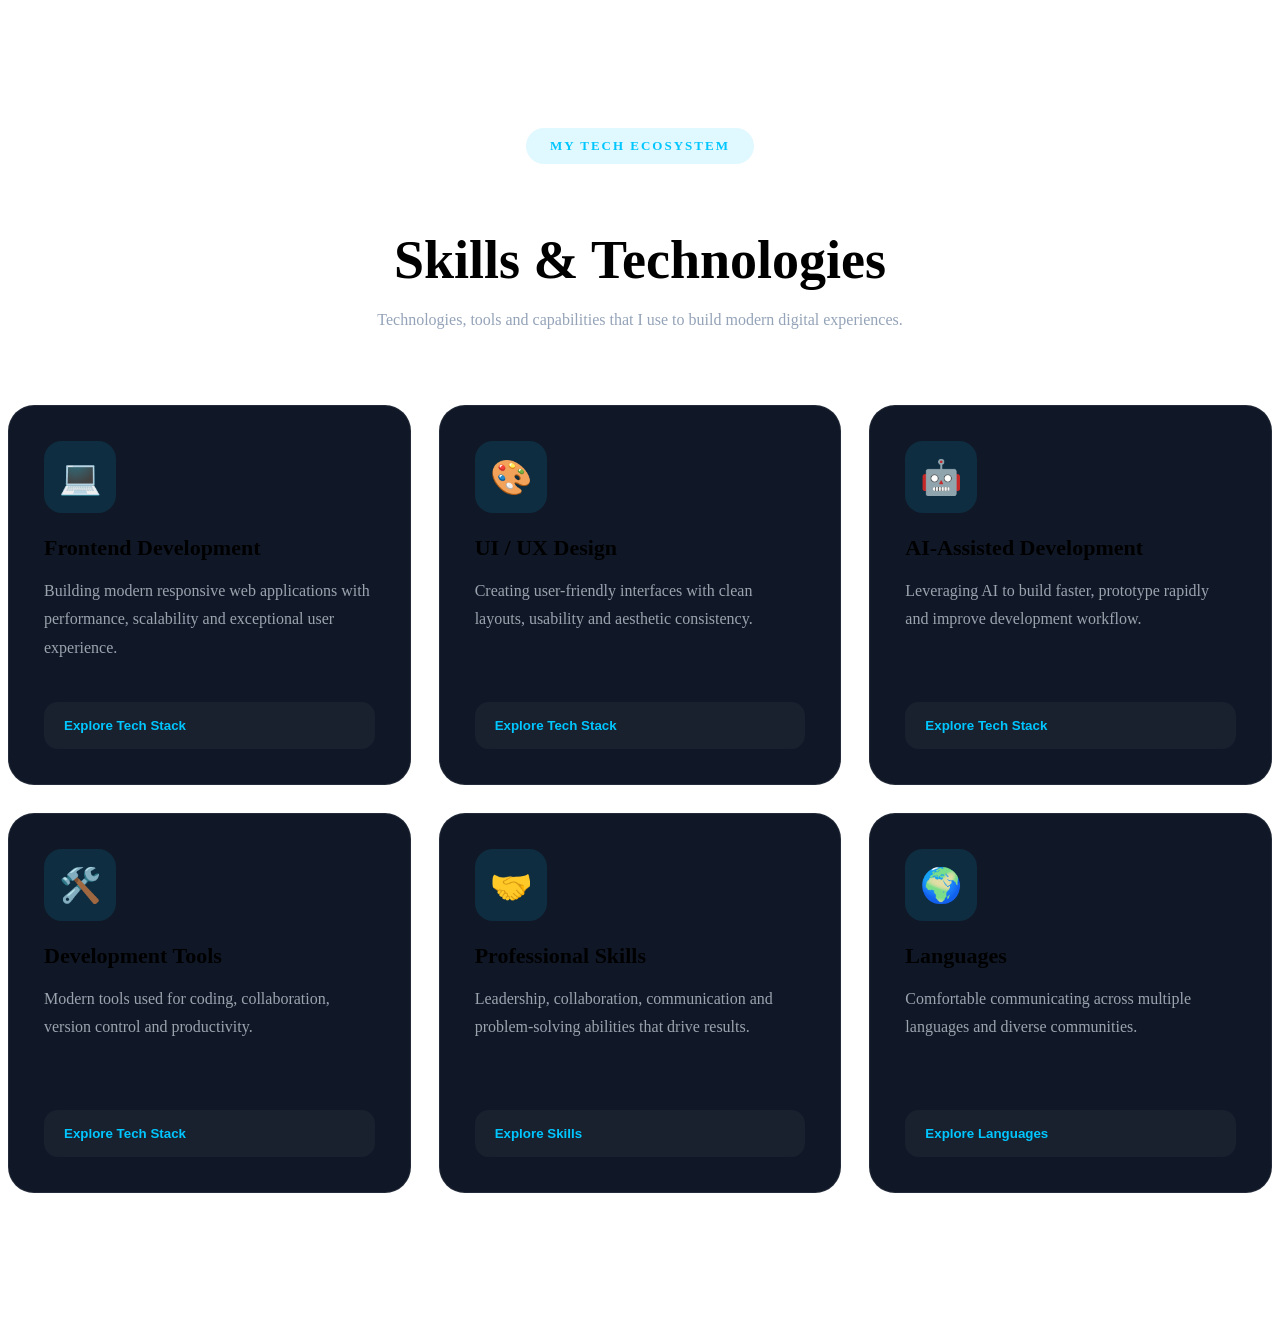
==== commit 3ccc5ca9: "." ====
--- a/aoi.html
+++ b/aoi.html
@@ -7,369 +7,216 @@
     <link rel="stylesheet" href="aoi.css">
 </head>
 <body>
-<!-- ======================================================
-                    EXPERIENCE SECTION
-====================================================== -->
-
-<section class="experience-section" id="experience">
-    <div class="container">
-        <!-- Heading -->
-        <div class="experience-heading">
-            <span>REAL WORLD EXPERIENCE</span>
-            <h2>Experience</h2>
-            <p>
-                Through internships and hackathons, I have gained hands-on
-                experience in frontend development, AI-driven solutions,
-                teamwork, innovation and solving real-world problems.
-            </p>
-        </div>
-
-        <!-- =========================
-            EXPERIENCE CARD 1
-            NIT WARANGAL
-        ========================== -->
-        <div class="experience-card">
-            <div class="experience-top">
-                <div class="experience-company">
-                    <img src="images/nitw-logo.png" alt="NIT Warangal">
-                    <div>
-                        <h3>National Institute of Technology Warangal</h3>
-                        <h4>Frontend Development Intern</h4>
-                    </div>
-                </div>
-                <div class="experience-status ongoing">
-                    <span></span>
-                    Completed
-                </div>
+<!-- ==========================================
+                SKILLS SECTION
+=========================================== -->
+<section class="skills-section" id="skills">
+
+    <div class="skills-heading">
+
+        <span>MY TECH ECOSYSTEM</span>
+
+        <h2>Skills & Technologies</h2>
+
+        <p>
+            Technologies, tools and capabilities that I use to build modern digital experiences.
+        </p>
+
+    </div>
+
+    <div class="skills-grid">
+
+        <!-- ================= FRONTEND ================= -->
+
+        <div class="skill-card"
+            data-title="Frontend Development"
+            data-icon="💻"
+            data-description="Building modern, responsive and scalable web applications with a strong focus on performance and user experience."
+            data-skills="HTML5,CSS3,JavaScript (ES6+),React.js,Tailwind CSS,Responsive Web Design">
+
+            <div class="skill-icon">💻</div>
+
+            <h3>Frontend Development</h3>
+
+            <p>
+                Building modern responsive web applications with performance,
+                scalability and exceptional user experience.
+            </p>
+
+            <button class="explore-btn">
+                Explore Tech Stack
+                <i class="fa-solid fa-arrow-right"></i>
+            </button>
+
+        </div>
+
+        <!-- ================= UI UX ================= -->
+
+        <div class="skill-card"
+            data-title="UI / UX Design"
+            data-icon="🎨"
+            data-description="Designing intuitive and visually engaging digital experiences."
+            data-skills="Figma,Wireframing,Prototyping,Design Systems,UI Design,UX Design">
+
+            <div class="skill-icon">🎨</div>
+
+            <h3>UI / UX Design</h3>
+
+            <p>
+                Creating user-friendly interfaces with clean layouts,
+                usability and aesthetic consistency.
+            </p>
+
+            <button class="explore-btn">
+                Explore Tech Stack
+                <i class="fa-solid fa-arrow-right"></i>
+            </button>
+
+        </div>
+
+        <!-- ================= AI ================= -->
+
+        <div class="skill-card"
+            data-title="AI-Assisted Development"
+            data-icon="🤖"
+            data-description="Using AI tools to accelerate software development and productivity."
+            data-skills="Vibe Coding,Prompt Crafting,AI-Assisted Development Workflow,Rapid Prototyping with AI Tools">
+
+            <div class="skill-icon">🤖</div>
+
+            <h3>AI-Assisted Development</h3>
+
+            <p>
+                Leveraging AI to build faster, prototype rapidly
+                and improve development workflow.
+            </p>
+
+            <button class="explore-btn">
+                Explore Tech Stack
+                <i class="fa-solid fa-arrow-right"></i>
+            </button>
+
+        </div>
+
+        <!-- ================= TOOLS ================= -->
+
+        <div class="skill-card"
+            data-title="Development Tools"
+            data-icon="🛠️"
+            data-description="Tools that support efficient software development."
+            data-skills="Git,GitHub,Visual Studio Code,Canva">
+
+            <div class="skill-icon">🛠️</div>
+
+            <h3>Development Tools</h3>
+
+            <p>
+                Modern tools used for coding, collaboration,
+                version control and productivity.
+            </p>
+
+            <button class="explore-btn">
+                Explore Tech Stack
+                <i class="fa-solid fa-arrow-right"></i>
+            </button>
+
+        </div>
+
+        <!-- ================= SOFT SKILLS ================= -->
+
+        <div class="skill-card"
+            data-title="Professional Skills"
+            data-icon="🤝"
+            data-description="Skills that help me work effectively with teams and projects."
+            data-skills="Leadership,Communication,Problem Solving,Teamwork,Adaptability,Time Management">
+
+            <div class="skill-icon">🤝</div>
+
+            <h3>Professional Skills</h3>
+
+            <p>
+                Leadership, collaboration, communication and
+                problem-solving abilities that drive results.
+            </p>
+
+            <button class="explore-btn">
+                Explore Skills
+                <i class="fa-solid fa-arrow-right"></i>
+            </button>
+
+        </div>
+
+        <!-- ================= LANGUAGES ================= -->
+
+        <div class="skill-card"
+            data-title="Languages"
+            data-icon="🌍"
+            data-description="Languages I use to communicate with people from diverse backgrounds."
+            data-skills="English,Kannada,Telugu,Tamil,Hindi,Marathi">
+
+            <div class="skill-icon">🌍</div>
+
+            <h3>Languages</h3>
+
+            <p>
+                Comfortable communicating across multiple
+                languages and diverse communities.
+            </p>
+
+            <button class="explore-btn">
+                Explore Languages
+                <i class="fa-solid fa-arrow-right"></i>
+            </button>
+
+        </div>
+
+    </div>
+
+</section>
+
+<!-- ==========================================
+            SKILL MODAL
+=========================================== -->
+<div class="skill-modal-overlay">
+
+    <div class="skill-modal">
+
+        <button class="close-modal">
+
+            <i class="fa-solid fa-xmark"></i>
+
+        </button>
+
+        <div class="modal-header">
+
+            <div class="modal-icon" id="modalIcon">
+                💻
             </div>
-            <div class="experience-banner">
-                <img src="images/campuseye-preview.png"
-                     alt="CampusEye">
+
+            <div>
+
+                <h2 id="modalTitle">
+                    Frontend Development
+                </h2>
+
+                <p id="modalDescription">
+                    Building modern responsive web applications.
+                </p>
+
             </div>
-            <div class="experience-content">
-                <div class="experience-info">
-                    <div class="info-box">
-                        <span>Duration</span>
-                        <p>June 2026 - Present</p>
-                    </div>
-                    <div class="info-box">
-                        <span>Industry Partner</span>
-                        <p>Hitachi Energy</p>
-                    </div>
-                    <div class="info-box">
-                        <span>Project</span>
-                        <p>CampusEye</p>
-                    </div>
-                    <div class="info-box">
-                        <span>Achievement</span>
-                        <p>🥉 Third Prize</p>
-                    </div>
-                </div>
-                <div class="experience-about">
-                    <h5>About Internship</h5>
-                    <p>
-                        Selected for the NIT Warangal Internship Programme
-                        under the theme
-                        <strong>
-                        Smart Energy Systems: Integrating Digital Technologies,
-                        IoT & AI/ML.
-                        </strong>
-                        Worked on the CampusEye project in collaboration with
-                        Hitachi Energy while gaining practical experience in
-                        frontend development, problem solving and collaborative
-                        software development.
-                    </p>
-                </div>
-                <div class="experience-highlights">
-                    <h5>Key Highlights</h5>
-                    <ul>
-                        <li>Worked on CampusEye Project</li>
-                        <li>Hitachi Energy Collaboration</li>
-                        <li>Third Prize Among 25+ Teams</li>
-                        <li>Smart Energy Systems Theme</li>
-                    </ul>
-                </div>
-                <div class="experience-tech">
-                    <h5>Tech Stack</h5>
-                    <div class="tech-list">
-                        <span>HTML</span>
-                        <span>CSS</span>
-                        <span>JavaScript</span>
-                        <span>IoT</span>
-                        <span>AI / ML</span>
-                        <span>GitHub</span>
-                    </div>
-                </div>
-                <div class="experience-buttons">
-                    <a href="#" class="primary-btn">
-                        <i class="fa-solid fa-certificate"></i>
-                        Certificate
-                    </a>
-                    <a href="#" class="secondary-btn">
-                        <i class="fa-solid fa-globe"></i>
-                        Visit NITW
-                    </a>
-                </div>
-            </div>
-        </div>
-                <!-- ======================================================
-                    EXPERIENCE CARD 2
-                    CODEALPHA
-        ======================================================= -->
-        <div class="experience-card">
-            <div class="experience-top">
-                <div class="experience-company">
-                    <img src="images/codealpha-logo.png" alt="CodeAlpha">
-                    <div>
-                        <h3>CodeAlpha</h3>
-                        <h4>Frontend Development Intern</h4>
-                    </div>
-                </div>
-                <div class="experience-status ongoing">
-                    <span></span>
-                    Ongoing
-                </div>
-            </div>
-            <div class="experience-banner">
-                <img src="images/codealpha-preview.png"
-                     alt="CodeAlpha Internship">
-            </div>
-            <div class="experience-content">
-                <div class="experience-info">
-                    <div class="info-box">
-                        <span>Duration</span>
-                        <p>July 2026 - Present</p>
-                    </div>
-                    <div class="info-box">
-                        <span>Role</span>
-                        <p>Frontend Development Intern</p>
-                    </div>
-                    <div class="info-box">
-                        <span>Mode</span>
-                        <p>Remote Internship</p>
-                    </div>
-                    <div class="info-box">
-                        <span>Status</span>
-                        <p>In Progress</p>
-                    </div>
-                </div>
-                <div class="experience-about">
-                    <h5>About Internship</h5>
-                    <p>
-                        Currently working as a Frontend Development Intern at
-                        CodeAlpha, building responsive web applications and
-                        improving frontend development skills through practical
-                        project-based learning.
-                    </p>
-                </div>
-                <div class="experience-highlights">
-                    <h5>Key Highlights</h5>
-                    <ul>
-                        <li>Developing Responsive Websites</li>
-                        <li>Modern UI / UX Design</li>
-                        <li>Hands-on Frontend Projects</li>
-                        <li>Industry-Oriented Learning</li>
-                    </ul>
-                </div>
-                <div class="experience-tech">
-                    <h5>Tech Stack</h5>
-                    <div class="tech-list">
-                        <span>HTML5</span>
-                        <span>CSS3</span>
-                        <span>JavaScript</span>
-                        <span>Git</span>
-                        <span>GitHub</span>
-                        <span>VS Code</span>
-                    </div>
-                </div>
-                <div class="experience-buttons">
-                    <a href="#"
-                       class="primary-btn">
-                        <i class="fa-solid fa-certificate"></i>
-                        Certificate
-                    </a>
-                    <a href="https://github.com/aneeshrao0207"
-                       target="_blank"
-                       class="secondary-btn">
-                        <i class="fa-brands fa-github"></i>
-                        GitHub
-                    </a>
-                </div>
-            </div>
-        </div>
-        <!-- ======================================================
-                EXPERIENCE CARD 3
-                HACKMELA 2026
-====================================================== -->
-
-<div class="experience-card featured-card">
-    <div class="experience-top">
-        <div class="experience-company">
-            <img src="images/hackmela-logo.png" alt="HackMela">
-            <div>
-                <h3>HackMela 2026 - Amaravathi Edition</h3>
-                <h4>AI Project Developer • Team VanRakshak</h4>
-            </div>
-        </div>
-        <div class="experience-status winner">
-            <span></span>
-            🥇 Winner
-        </div>
+
+        </div>
+
+        <div id="modalSkills" class="modal-skills">
+
+            <!-- Filled automatically using JavaScript -->
+
+        </div>
+
     </div>
-    <div class="experience-banner">
-        <img src="images/vanrakshak-preview.png"
-             alt="VanRakshak">
-    </div>
-    <div class="experience-content">
-        <div class="experience-info">
-            <div class="info-box">
-                <span>Position</span>
-                <p>🥇 First Place</p>
-            </div>
-            <div class="info-box">
-                <span>Prize</span>
-                <p>₹20,000 Cash Prize</p>
-            </div>
-            <div class="info-box">
-                <span>Competition</span>
-                <p>60+ Teams</p>
-            </div>
-            <div class="info-box">
-                <span>Duration</span>
-                <p>24 Hour Hackathon</p>
-            </div>
-        </div>
-        <div class="experience-about">
-            <h5>About Project</h5>
-            <p>
-                Developed <strong>VanRakshak</strong>, an AI-powered Forest
-                Monitoring Dashboard designed to improve wildlife protection,
-                detect forest threats and assist authorities using AI, IoT and
-                intelligent monitoring systems. The project secured
-                <strong>1st Place</strong> among more than 60 competing teams.
-            </p>
-        </div>
-        <div class="experience-highlights">
-            <h5>Key Highlights</h5>
-            <ul>
-                <li>🥇 Winner - HackMela 2026</li>
-                <li>₹20,000 Cash Prize</li>
-                <li>AI Powered Forest Monitoring Dashboard</li>
-                <li>Presented before Industry Experts & Judges</li>
-            </ul>
-        </div>
-        <div class="experience-tech">
-            <h5>Tech Stack</h5>
-            <div class="tech-list">
-                <span>HTML5</span>
-                <span>CSS3</span>
-                <span>JavaScript</span>
-                <span>AI</span>
-                <span>IoT</span>
-                <span>Dashboard UI</span>
-            </div>
-        </div>
-        <div class="experience-buttons">
-            <a href="#"
-               class="primary-btn">
-                <i class="fa-solid fa-certificate"></i>
-                Certificate
-            </a>
-            <a href="https://github.com/aneeshrao0207/VanRakshak"
-               target="_blank"
-               class="secondary-btn">
-                <i class="fa-brands fa-github"></i>
-                GitHub
-            </a>
-            <a href="#projects"
-               class="secondary-btn">
-                <i class="fa-solid fa-arrow-up-right-from-square"></i>
-                View Project
-            </a>
-        </div>
-    </div>
+
 </div>
-<!-- ======================================================
-                EXPERIENCE CARD 4
-                IIT HYDERABAD AI/ML HACKATHON
-====================================================== -->
-<div class="experience-card">
-    <div class="experience-top">
-        <div class="experience-company">
-            <img src="images/iit-hyd-logo.png" alt="IIT Hyderabad">
-            <div>
-                <h3>IIT Hyderabad AI/ML Hackathon</h3>
-                <h4>AI / ML Hackathon Participant</h4>
-            </div>
-        </div>
-        <div class="experience-status completed">
-            <span></span>
-            Participant
-        </div>
-    </div>
-    <div class="experience-banner">
-        <img src="images/iit-preview.png"
-             alt="IIT Hyderabad Hackathon">
-    </div>
-    <div class="experience-content">
-        <div class="experience-info">
-            <div class="info-box">
-                <span>Organizer</span>
-                <p>IIT Hyderabad</p>
-            </div>
-            <div class="info-box">
-                <span>Category</span>
-                <p>AI / ML</p>
-            </div>
-            <div class="info-box">
-                <span>Participation</span>
-                <p>National Level</p>
-            </div>
-            <div class="info-box">
-                <span>Certificate</span>
-                <p>Participation</p>
-            </div>
-        </div>
-        <div class="experience-about">
-            <h5>About Hackathon</h5>
-            <p>
-                Participated in a national-level AI/ML Hackathon organized by
-                IIT Hyderabad. Collaborated with a team to analyze real-world
-                problem statements, develop innovative AI-driven solutions and
-                strengthen practical knowledge in artificial intelligence,
-                machine learning and teamwork.
-            </p>
-        </div>
-        <div class="experience-highlights">
-            <h5>Key Highlights</h5>
-            <ul>
-                <li>National Level AI/ML Hackathon</li>
-                <li>Worked on Real-world Problem Statement</li>
-                <li>Built AI-based Solution Prototype</li>
-                <li>Enhanced Team Collaboration & Presentation Skills</li>
-            </ul>
-        </div>
-        <div class="experience-tech">
-            <h5>Tech Stack</h5>
-            <div class="tech-list">
-                <span>AI</span>
-                <span>Machine Learning</span>
-                <span>Python</span>
-                <span>HTML & CSS</span>
-                <span>JJavaScript</span>
-            </div>
-        </div>
-        <div class="experience-buttons">
-            <a href="#"
-               class="primary-btn">
-                <i class="fa-solid fa-certificate"></i>
-                Certificate
-            </a>
-        </div>
-    </div>
-</div>
-</div>
-</section>
+
 <script src="aoi.js"></script>      
 </body>
 </html>
--- a/aoi.css
+++ b/aoi.css
@@ -1,917 +1,542 @@
-/*==================================================
-                EXPERIENCE SECTION
-==================================================*/
-
-.experience-section{
-
+/*=====================================================================================
+                SKILLS SECTION
+=======================================================================================*/
+
+.skills-section{
     padding:120px 0;
-
     position:relative;
-
-}
-
-.experience-heading{
-
+}
+
+.skills-heading{
     text-align:center;
-
     margin-bottom:70px;
-
-}
-
-.experience-heading span{
-
+}
+
+.skills-heading span{
     display:inline-block;
-
-    padding:12px 24px;
-
+    padding:10px 24px;
     background:rgba(0,198,255,.12);
-
     color:#00C6FF;
+    border-radius:40px;
+    font-size:13px;
+    font-weight:700;
+    letter-spacing:2px;
+    text-transform:uppercase;
+    margin-bottom:20px;
+}
+
+.skills-heading h2{
+    font-size:54px;
+    margin-bottom:15px;
+}
+
+.skills-heading p{
+    max-width:700px;
+    margin:auto;
+    color:#94A3B8;
+    line-height:1.8;
+}
+
+/*==================================================
+                GRID
+==================================================*/
+
+.skills-grid{
+
+    display:grid;
+
+    grid-template-columns:repeat(3,1fr);
+
+    gap:28px;
+
+}
+
+/*==================================================
+                CARD
+==================================================*/
+
+.skill-card{
+
+    position:relative;
+
+    padding:35px;
+
+    border-radius:26px;
+
+    background:#101827;
+
+    border:1px solid rgba(255,255,255,.08);
+
+    overflow:hidden;
+
+    transition:.4s;
+
+    cursor:pointer;
+
+}
+
+.skill-card:hover{
+
+    transform:translateY(-10px);
+
+    border-color:#00C6FF;
+
+    box-shadow:0 25px 55px rgba(0,198,255,.18);
+
+}
+
+/*==================================================
+                GLOW
+==================================================*/
+
+.skill-card::before{
+
+    content:"";
+
+    position:absolute;
+
+    width:260px;
+
+    height:260px;
+
+    right:-140px;
+
+    top:-140px;
+
+    border-radius:50%;
+
+    background:rgba(0,198,255,.08);
+
+    filter:blur(60px);
+
+    opacity:0;
+
+    transition:.5s;
+
+}
+
+.skill-card:hover::before{
+
+    opacity:1;
+
+    transform:scale(1.5);
+
+}
+
+/*==================================================
+                ICON
+==================================================*/
+
+.skill-icon{
+
+    width:72px;
+
+    height:72px;
+
+    border-radius:18px;
+
+    display:flex;
+
+    align-items:center;
+
+    justify-content:center;
+
+    font-size:34px;
+
+    background:rgba(0,198,255,.12);
+
+    margin-bottom:22px;
+
+    transition:.4s;
+
+}
+
+.skill-card:hover .skill-icon{
+
+    background:#00C6FF;
+
+    transform:rotate(-8deg) scale(1.08);
+
+}
+
+/*==================================================
+                TEXT
+==================================================*/
+
+.skill-card h3{
+
+    font-size:22px;
+
+    margin-bottom:12px;
+
+    transition:.3s;
+
+}
+
+.skill-card:hover h3{
+
+    color:#00C6FF;
+
+}
+
+.skill-card p{
+
+    color:#9CA3AF;
+
+    line-height:1.8;
+
+    margin-bottom:35px;
+
+    min-height:90px;
+
+}
+
+/*==================================================
+            BUTTON
+==================================================*/
+
+.explore-btn{
+
+    display:flex;
+
+    align-items:center;
+
+    justify-content:space-between;
+
+    width:100%;
+
+    padding:16px 20px;
+
+    border:none;
+
+    border-radius:14px;
+
+    background:rgba(255,255,255,.04);
+
+    color:#00C6FF;
+
+    cursor:pointer;
+
+    font-weight:600;
+
+    transition:.35s;
+
+}
+
+.explore-btn:hover{
+
+    background:#00C6FF;
+
+    color:#fff;
+
+}
+
+.explore-btn i{
+
+    transition:.35s;
+
+}
+
+.explore-btn:hover i{
+
+    transform:translateX(8px);
+
+}
+
+/*==================================================
+            MODAL OVERLAY
+==================================================*/
+
+.skill-modal-overlay{
+
+    position:fixed;
+
+    inset:0;
+
+    background:rgba(0,0,0,.55);
+
+    backdrop-filter:blur(14px);
+
+    display:flex;
+
+    align-items:center;
+
+    justify-content:center;
+
+    opacity:0;
+
+    visibility:hidden;
+
+    transition:.35s;
+
+    z-index:9999;
+
+}
+
+.skill-modal-overlay.active{
+
+    opacity:1;
+
+    visibility:visible;
+
+}
+/*==================================================
+                MODAL
+==================================================*/
+
+.skill-modal{
+
+    width:650px;
+
+    max-width:92%;
+
+    background:rgba(15,23,42,.95);
+
+    backdrop-filter:blur(30px);
+
+    border:1px solid rgba(255,255,255,.08);
+
+    border-radius:30px;
+
+    padding:45px;
+
+    position:relative;
+
+    transform:scale(.8) translateY(40px);
+
+    transition:.4s;
+
+    box-shadow:0 35px 90px rgba(0,0,0,.45);
+
+}
+
+.skill-modal-overlay.active .skill-modal{
+
+    transform:scale(1) translateY(0);
+
+}
+
+/*======================================*/
+
+.close-modal{
+
+    position:absolute;
+
+    top:22px;
+
+    right:22px;
+
+    width:46px;
+
+    height:46px;
+
+    border:none;
+
+    border-radius:50%;
+
+    background:rgba(255,255,255,.05);
+
+    color:#fff;
+
+    cursor:pointer;
+
+    font-size:18px;
+
+    transition:.35s;
+
+}
+
+.close-modal:hover{
+
+    background:#00C6FF;
+
+    transform:rotate(90deg);
+
+}
+
+/*======================================*/
+
+.modal-header{
+
+    display:flex;
+
+    align-items:center;
+
+    gap:25px;
+
+    margin-bottom:40px;
+
+}
+
+.modal-icon{
+
+    width:120px;
+
+    height:90px;
+
+    border-radius:22px;
+
+    display:flex;
+
+    align-items:center;
+
+    justify-content:center;
+
+    font-size:45px;
+
+    background:rgba(0,198,255,.12);
+
+    color:#fff;
+
+}
+
+/*======================================*/
+
+#modalTitle{
+
+    font-size:30px;
+
+    margin-bottom:12px;
+
+}
+
+#modalDescription{
+
+    color:#9CA3AF;
+
+    line-height:1.8;
+
+}
+
+/*======================================*/
+
+.modal-skills{
+
+    display:flex;
+
+    flex-wrap:wrap;
+
+    gap:18px;
+
+}
+
+/*======================================*/
+
+.modal-skills span{
+
+    padding:14px 22px;
 
     border-radius:50px;
 
-    font-size:14px;
-
-    font-weight:700;
-
-    letter-spacing:2px;
-
-    margin-bottom:20px;
-
-}
-
-.experience-heading h2{
-
-    font-size:52px;
-
-    margin-bottom:18px;
-
-}
-
-.experience-heading p{
-
-    max-width:760px;
-
-    margin:auto;
-
-    color:#94A3B8;
-
-    line-height:1.8;
-
-}
-
-
-
-/*==================================================
-            EXPERIENCE CARD
-==================================================*/
-
-.experience-card{
-
-    background:#101827;
+    background:rgba(255,255,255,.05);
 
     border:1px solid rgba(255,255,255,.08);
 
-    border-radius:28px;
-
-    margin-bottom:45px;
-
-    overflow:hidden;
-
-    transition:.45s;
-
-    position:relative;
-
-}
-
-.experience-card::before{
-
-    content:"";
-
-    position:absolute;
-
-    top:-150px;
-
-    right:-150px;
-
-    width:320px;
-
-    height:320px;
-
-    background:rgba(0,198,255,.08);
-
-    border-radius:50%;
-
-    filter:blur(80px);
+    color:#fff;
+
+    font-weight:600;
+
+    cursor:pointer;
+
+    transform:translateY(20px);
 
     opacity:0;
 
-    transition:.5s;
-
-}
-
-.experience-card:hover::before{
-
-    opacity:1;
-
-    transform:scale(1.3);
-
-}
-
-.experience-card:hover{
-
-    transform:translateY(-10px);
-
-    border-color:#00C6FF;
-
-    box-shadow:0 30px 80px rgba(0,198,255,.18);
-
-}
-
-
-
-/*==================================================
-            CARD HEADER
-==================================================*/
-
-.experience-top{
-
-    display:flex;
-
-    justify-content:space-between;
-
-    align-items:center;
-
-    padding:30px 35px;
-
-    border-bottom:1px solid rgba(255,255,255,.08);
-
-}
-
-.experience-company{
-
-    display:flex;
-
-    align-items:center;
-
-    gap:22px;
-
-}
-
-.experience-company img{
-
-    width:80px;
-
-    height:80px;
-
-    object-fit:contain;
-
-    background:#0f172a;
-
-    border-radius:18px;
-
-    padding:12px;
-
-    border:1px solid rgba(255,255,255,.08);
-
-    transition:.4s;
-
-}
-
-.experience-card:hover .experience-company img{
-
-    transform:scale(1.08);
-
-}
-
-.experience-company h3{
-
-    font-size:28px;
-
-    margin-bottom:8px;
-
-}
-
-.experience-company h4{
-
-    font-size:18px;
-
-    color:#00C6FF;
-
-    font-weight:500;
-
-}
-
-
-
-/*==================================================
-                STATUS BADGE
-==================================================*/
-
-.experience-status{
-
-    display:flex;
-
-    align-items:center;
-
-    gap:10px;
-
-    padding:12px 22px;
-
-    border-radius:40px;
-
-    font-size:14px;
-
-    font-weight:700;
-
-}
-
-.experience-status span{
-
-    width:10px;
-
-    height:10px;
-
-    border-radius:50%;
-
-}
-
-.ongoing{
-
-    background:rgba(0,198,255,.12);
-
-    color:#00C6FF;
-
-}
-
-.ongoing span{
+    animation:chipAppear .45s forwards;
+
+    transition:.35s;
+
+}
+
+.modal-skills span:hover{
 
     background:#00C6FF;
 
-}
-
-.completed{
-
-    background:rgba(34,197,94,.12);
-
-    color:#22C55E;
-
-}
-
-.completed span{
-
-    background:#22C55E;
-
-}
-
-.winner{
-
-    background:rgba(255,215,0,.12);
-
-    color:#FFD700;
-
-}
-
-.winner span{
-
-    background:#FFD700;
-
-    box-shadow:0 0 10px #FFD700;
-
-}
-
-
-
-/*==================================================
-            BANNER IMAGE
-==================================================*/
-
-.experience-banner{
-
-    padding:35px;
-
-}
-
-.experience-banner img{
-
-    width:100%;
-
-    height:420px;
-
-    object-fit:cover;
-
-    border-radius:20px;
-
-    transition:.45s;
-
-    border:1px solid rgba(255,255,255,.08);
-
-}
-
-.experience-card:hover .experience-banner img{
-
-    transform:scale(1.03);
-
-}
-/*==================================================
-                CONTENT
-==================================================*/
-
-.experience-content{
-
-    padding:0 35px 35px;
-
-}
-
-
-
-/*==================================================
-                INFO GRID
-==================================================*/
-
-.experience-info{
-
-    display:grid;
-
-    grid-template-columns:repeat(4,1fr);
-
-    gap:20px;
-
-    margin-bottom:40px;
-
-}
-
-.info-box{
-
-    background:#0F172A;
-
-    border:1px solid rgba(255,255,255,.08);
-
-    border-radius:18px;
-
-    padding:22px;
-
-    transition:.4s;
-
-}
-
-.info-box:hover{
-
-    transform:translateY(-6px);
-
-    border-color:#00C6FF;
-
-    box-shadow:0 15px 35px rgba(0,198,255,.12);
-
-}
-
-.info-box span{
-
-    display:block;
-
-    color:#94A3B8;
-
-    font-size:13px;
-
-    letter-spacing:1px;
-
-    text-transform:uppercase;
-
-    margin-bottom:10px;
-
-}
-
-.info-box p{
-
-    color:#ffffff;
-
-    font-size:18px;
-
-    font-weight:600;
-
-}
-
-
-
-/*==================================================
-                ABOUT
-==================================================*/
-
-.experience-about{
-
-    margin-bottom:35px;
-
-}
-
-.experience-about h5{
-
-    font-size:24px;
-
-    margin-bottom:18px;
-
-}
-
-.experience-about p{
-
-    color:#94A3B8;
-
-    line-height:1.9;
-
-    font-size:16px;
-
-}
-
-
-
-/*==================================================
-            HIGHLIGHTS
-==================================================*/
-
-.experience-highlights{
-
-    margin-bottom:35px;
-
-}
-
-.experience-highlights h5{
-
-    font-size:24px;
-
-    margin-bottom:20px;
-
-}
-
-.experience-highlights ul{
-
-    list-style:none;
-
-    display:grid;
-
-    grid-template-columns:repeat(2,1fr);
-
-    gap:18px;
-
-}
-
-.experience-highlights ul li{
-
-    background:#0F172A;
-
-    border:1px solid rgba(255,255,255,.08);
-
-    border-radius:16px;
-
-    padding:18px 20px;
-
-    transition:.4s;
-
-    color:#E5E7EB;
-
-}
-
-.experience-highlights ul li:hover{
-
-    transform:translateX(8px);
-
-    border-color:#00C6FF;
-
-    background:rgba(0,198,255,.08);
-
-}
-
-
-
-/*==================================================
-                TECH STACK
-==================================================*/
-
-.experience-tech{
-
-    margin-bottom:40px;
-
-}
-
-.experience-tech h5{
-
-    font-size:24px;
-
-    margin-bottom:20px;
-
-}
-
-.tech-list{
-
-    display:flex;
-
-    flex-wrap:wrap;
-
-    gap:15px;
-
-}
-
-.tech-list span{
-
-    padding:12px 22px;
-
-    border-radius:40px;
-
-    background:#0F172A;
-
-    border:1px solid rgba(255,255,255,.08);
-
-    font-size:15px;
-
-    font-weight:600;
-
-    transition:.35s;
-
-    cursor:pointer;
-
-}
-
-.tech-list span:hover{
-
-    background:#00C6FF;
-
-    border-color:#00C6FF;
-
     transform:translateY(-5px);
 
-    box-shadow:0 15px 35px rgba(0,198,255,.30);
-
-}
-
-
-
-/*==================================================
-                BUTTONS
-==================================================*/
-
-.experience-buttons{
-
-    display:flex;
-
-    gap:18px;
-
-    flex-wrap:wrap;
-
-    margin-top:20px;
-
-}
-
-.experience-buttons a{
-
-    display:inline-flex;
-
-    align-items:center;
-
-    gap:10px;
-
-    padding:14px 28px;
-
-    border-radius:50px;
-
-    text-decoration:none;
-
-    font-weight:600;
-
-    transition:.35s;
-
-}
-
-.primary-btn{
-
-    background:#00C6FF;
-
-    color:#08111F;
-
-}
-
-.primary-btn:hover{
-
-    transform:translateY(-5px);
-
     box-shadow:0 15px 35px rgba(0,198,255,.35);
 
 }
 
-.secondary-btn{
-
-    background:transparent;
-
-    color:#ffffff;
-
-    border:1px solid rgba(255,255,255,.12);
-
-}
-
-.secondary-btn:hover{
-
-    border-color:#00C6FF;
-
-    background:rgba(0,198,255,.08);
-
-    transform:translateY(-5px);
-
-}
-/*==================================================
-                CONTENT
-==================================================*/
-
-.experience-content{
-
-    padding:0 35px 35px;
-
-}
-
-
-
-/*==================================================
-                INFO GRID
-==================================================*/
-
-.experience-info{
-
-    display:grid;
-
-    grid-template-columns:repeat(4,1fr);
-
-    gap:20px;
-
-    margin-bottom:40px;
-
-}
-
-.info-box{
-
-    background:#0F172A;
-
-    border:1px solid rgba(255,255,255,.08);
-
-    border-radius:18px;
-
-    padding:22px;
-
-    transition:.4s;
-
-}
-
-.info-box:hover{
-
-    transform:translateY(-6px);
-
-    border-color:#00C6FF;
-
-    box-shadow:0 15px 35px rgba(0,198,255,.12);
-
-}
-
-.info-box span{
-
-    display:block;
-
-    color:#94A3B8;
-
-    font-size:13px;
-
-    letter-spacing:1px;
-
-    text-transform:uppercase;
-
-    margin-bottom:10px;
-
-}
-
-.info-box p{
-
-    color:#ffffff;
-
-    font-size:18px;
-
-    font-weight:600;
-
-}
-
-
-
-/*==================================================
-                ABOUT
-==================================================*/
-
-.experience-about{
-
-    margin-bottom:35px;
-
-}
-
-.experience-about h5{
-
-    font-size:24px;
-
-    margin-bottom:18px;
-
-}
-
-.experience-about p{
-
-    color:#94A3B8;
-
-    line-height:1.9;
-
-    font-size:16px;
-
-}
-
-
-
-/*==================================================
-            HIGHLIGHTS
-==================================================*/
-
-.experience-highlights{
-
-    margin-bottom:35px;
-
-}
-
-.experience-highlights h5{
-
-    font-size:24px;
-
-    margin-bottom:20px;
-
-}
-
-.experience-highlights ul{
-
-    list-style:none;
-
-    display:grid;
-
-    grid-template-columns:repeat(2,1fr);
-
-    gap:18px;
-
-}
-
-.experience-highlights ul li{
-
-    background:#0F172A;
-
-    border:1px solid rgba(255,255,255,.08);
-
-    border-radius:16px;
-
-    padding:18px 20px;
-
-    transition:.4s;
-
-    color:#E5E7EB;
-
-}
-
-.experience-highlights ul li:hover{
-
-    transform:translateX(8px);
-
-    border-color:#00C6FF;
-
-    background:rgba(0,198,255,.08);
-
-}
-
-
-
-/*==================================================
-                TECH STACK
-==================================================*/
-
-.experience-tech{
-
-    margin-bottom:40px;
-
-}
-
-.experience-tech h5{
-
-    font-size:24px;
-
-    margin-bottom:20px;
-
-}
-
-.tech-list{
-
-    display:flex;
-
-    flex-wrap:wrap;
-
-    gap:15px;
-
-}
-
-.tech-list span{
-
-    padding:12px 22px;
-
-    border-radius:40px;
-
-    background:#0F172A;
-
-    border:1px solid rgba(255,255,255,.08);
-
-    font-size:15px;
-
-    font-weight:600;
-
-    transition:.35s;
-
-    cursor:pointer;
-
-}
-
-.tech-list span:hover{
-
-    background:#00C6FF;
-
-    border-color:#00C6FF;
-
-    transform:translateY(-5px);
-
-    box-shadow:0 15px 35px rgba(0,198,255,.30);
-
-}
-
-
-
-/*==================================================
-                BUTTONS
-==================================================*/
-
-.experience-buttons{
-
-    display:flex;
-
-    gap:18px;
-
-    flex-wrap:wrap;
-
-    margin-top:20px;
-
-}
-
-.experience-buttons a{
-
-    display:inline-flex;
-
-    align-items:center;
-
-    gap:10px;
-
-    padding:14px 28px;
-
-    border-radius:50px;
-
-    text-decoration:none;
-
-    font-weight:600;
-
-    transition:.35s;
-
-}
-
-.primary-btn{
-
-    background:#00C6FF;
-
-    color:#08111F;
-
-}
-
-.primary-btn:hover{
-
-    transform:translateY(-5px);
-
-    box-shadow:0 15px 35px rgba(0,198,255,.35);
-
-}
-
-.secondary-btn{
-
-    background:transparent;
-
-    color:#ffffff;
-
-    border:1px solid rgba(255,255,255,.12);
-
-}
-
-.secondary-btn:hover{
-
-    border-color:#00C6FF;
-
-    background:rgba(0,198,255,.08);
-
-    transform:translateY(-5px);
+/*======================================*/
+
+.modal-skills span:nth-child(1){animation-delay:.05s;}
+.modal-skills span:nth-child(2){animation-delay:.10s;}
+.modal-skills span:nth-child(3){animation-delay:.15s;}
+.modal-skills span:nth-child(4){animation-delay:.20s;}
+.modal-skills span:nth-child(5){animation-delay:.25s;}
+.modal-skills span:nth-child(6){animation-delay:.30s;}
+.modal-skills span:nth-child(7){animation-delay:.35s;}
+.modal-skills span:nth-child(8){animation-delay:.40s;}
+
+/*======================================*/
+
+@keyframes chipAppear{
+
+from{
+
+opacity:0;
+
+transform:translateY(20px);
+
+}
+
+to{
+
+opacity:1;
+
+transform:translateY(0);
+
+}
+
+}
+
+/*======================================*/
+
+body.modal-open{
+
+overflow:hidden;
+
+}
+
+/*======================================*/
+
+@media(max-width:768px){
+
+.skills-grid{
+
+grid-template-columns:1fr;
+
+}
+
+.skill-modal{
+
+padding:30px;
+
+}
+
+.modal-header{
+
+flex-direction:column;
+
+text-align:center;
+
+}
+
+.modal-icon{
+
+width:120px;
+
+height:90px;
+
+font-size:38px;
+
+}
+
+#modalTitle{
+
+font-size:28px;
+
+}
 
 }
